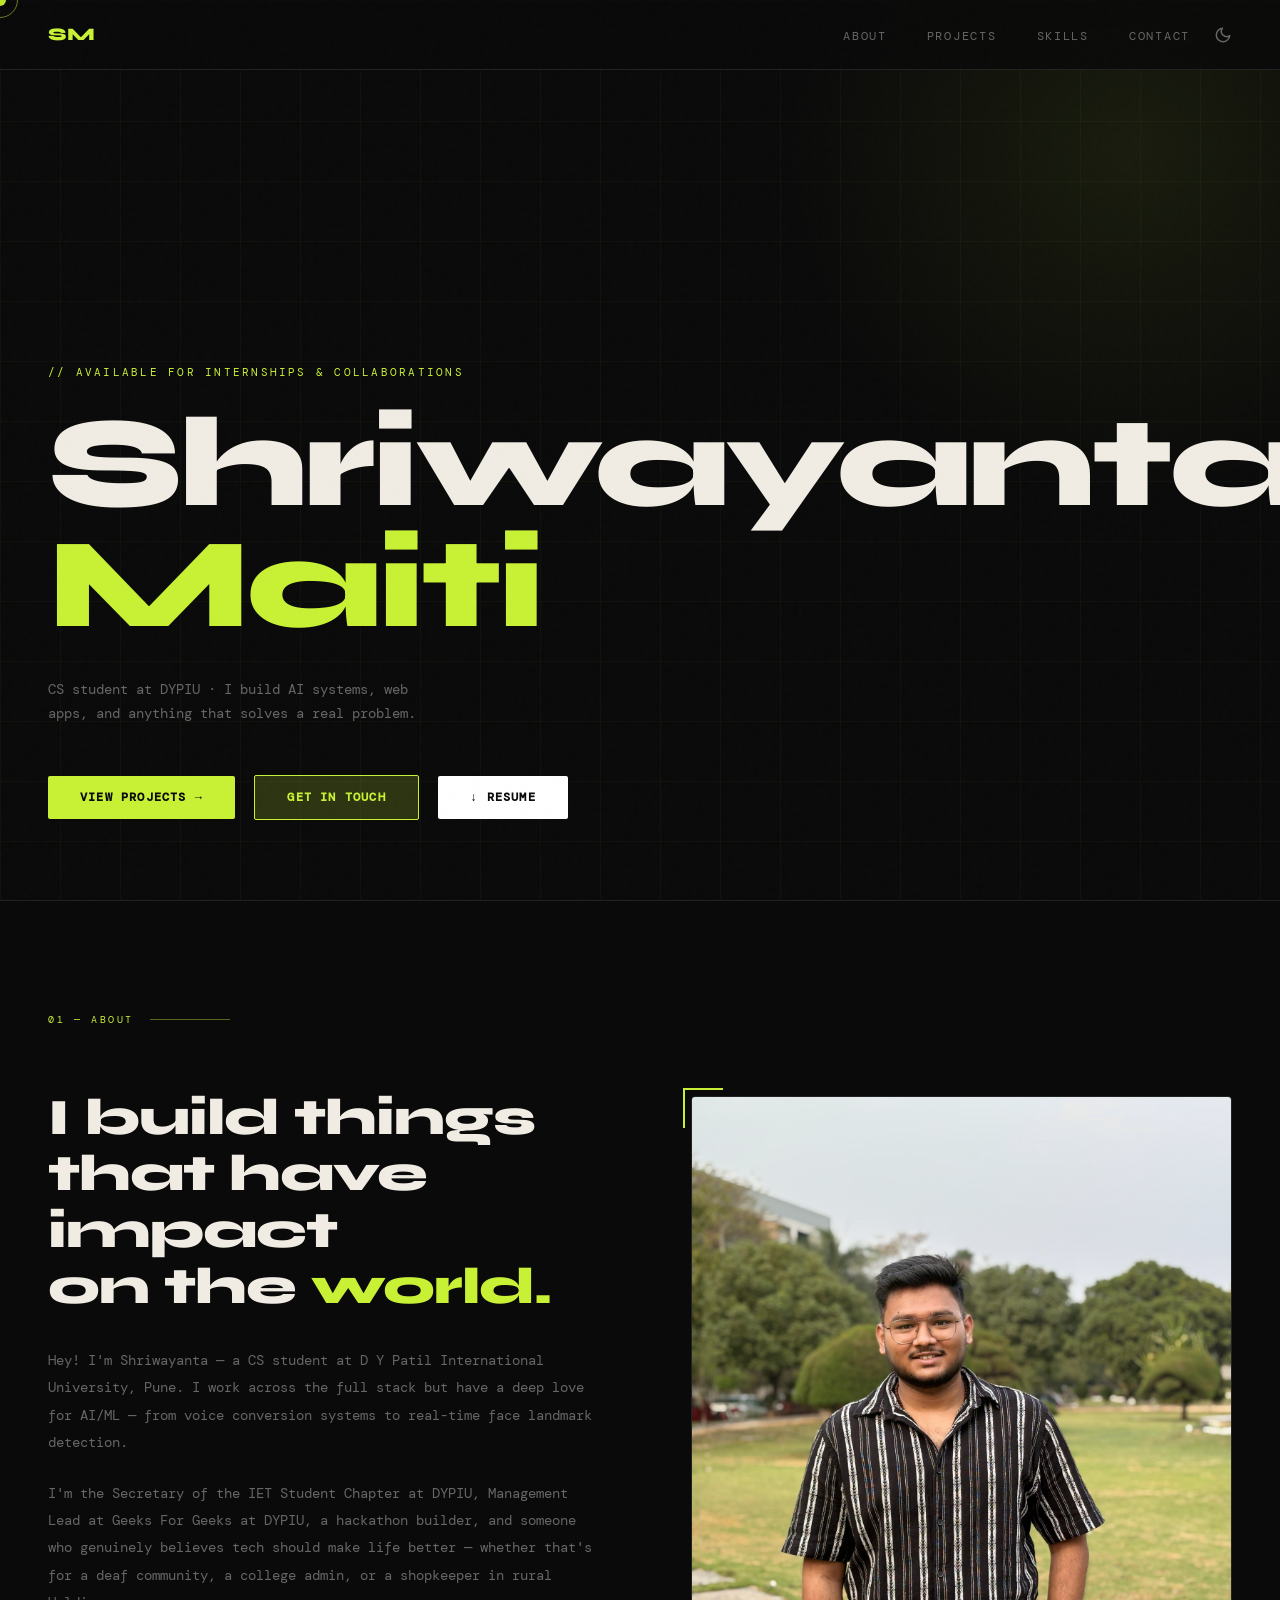
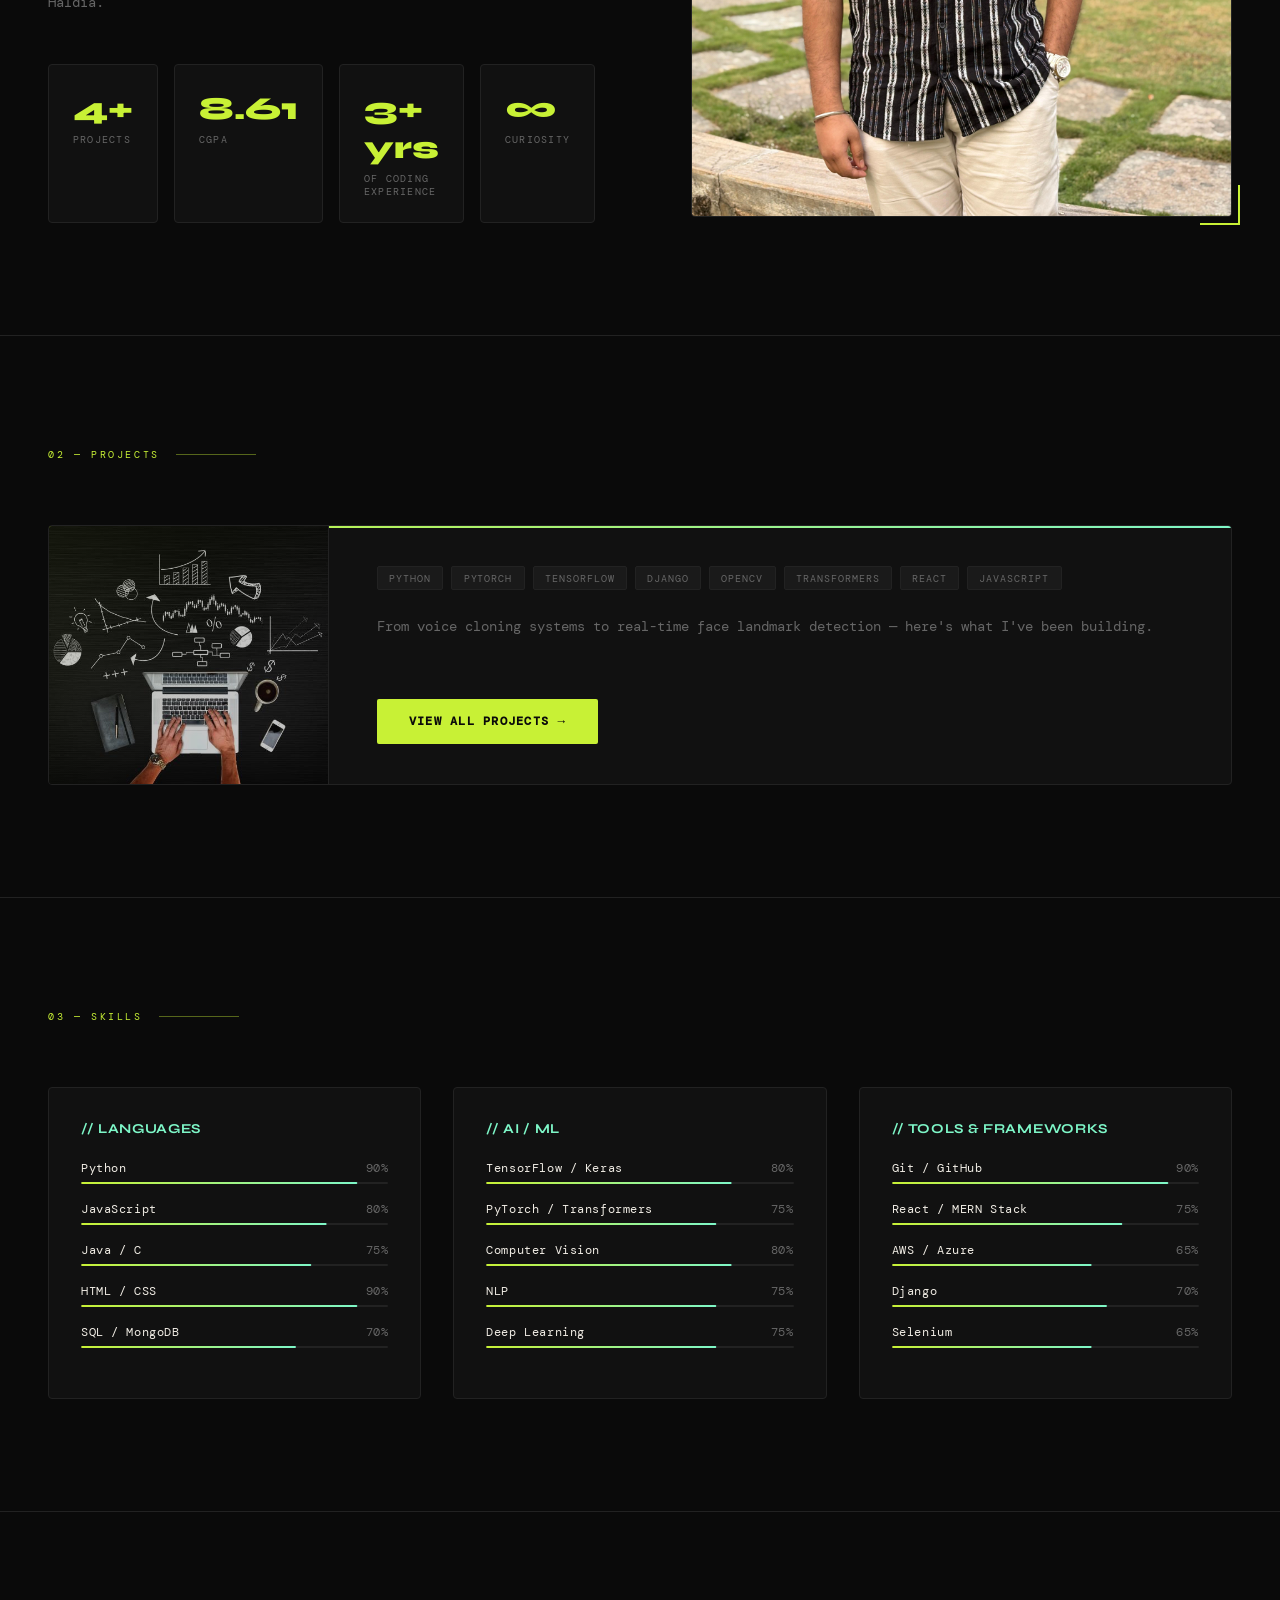
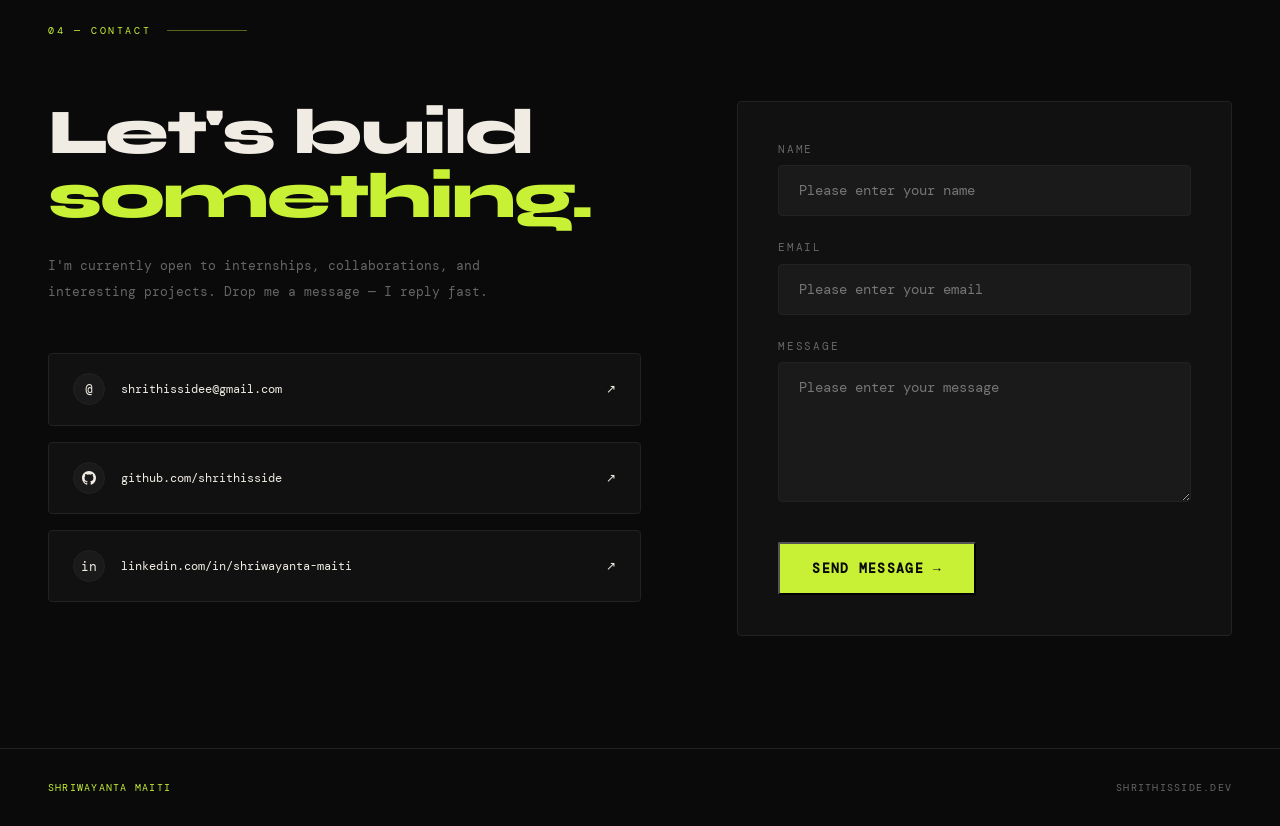
==== index.html @ b555edb6 "img update" ====
<!DOCTYPE html>
<html lang="en">
<head>
  <!-- Google tag (gtag.js) -->
  <script async src="https://www.googletagmanager.com/gtag/js?id=G-N91NMQWPED"></script>
  <script>
    window.dataLayer = window.dataLayer || [];
    function gtag(){dataLayer.push(arguments);}
    gtag('js', new Date());

    gtag('config', 'G-N91NMQWPED');
  </script>
  <meta charset="UTF-8" />
  <meta name="viewport" content="width=device-width, initial-scale=1.0" />
  
  <!-- Favicon -->
  <link rel="icon" type="image/x-icon" href="favicon.ico" />
  <link rel="icon" type="image/png" sizes="32x32" href="favicon-32x32.png" />
  <link rel="icon" type="image/png" sizes="16x16" href="favicon-16x16.png" />
  <link rel="apple-touch-icon" sizes="180x180" href="apple-touch-icon.png" />

  <!-- Primary SEO -->
  <title>Shriwayanta Maiti — CS Student & Developer</title>
  <meta name="description" content="Shriwayanta Maiti is a Computer Science student at DYPIU building AI systems, web apps, and real-world solutions. Explore my projects, skills, and get in touch." />
  <meta name="keywords" content="Shriwayanta Maiti, developer, CS student, AI, ML, web developer, software engineer, portfolio, DYPIU, voice conversion, sign language" />
  <meta name="author" content="Shriwayanta Maiti" />
  <meta name="robots" content="index, follow" />
  <link rel="canonical" href="https://shrithisside.dev" />

  <!-- Open Graph -->
  <meta property="og:title" content="Shriwayanta Maiti — CS Student & Developer" />
  <meta property="og:description" content="CS Student at DYPIU. Building AI systems, web apps, and anything that solves a real problem." />
  <meta property="og:url" content="https://shrithisside.dev" />
  <meta property="og:type" content="website" />

  <!-- Structured Data -->
  <script type="application/ld+json">
  {
    "@context": "https://schema.org",
    "@type": "Person",
    "name": "Shriwayanta Maiti",
    "url": "https://shrithisside.dev",
    "jobTitle": "Computer Science Student & Developer",
    "email": "shrithissidee@gmail.com",
    "telephone": "+918910944852",
    "alumniOf": "D Y Patil International University, Pune",
    "sameAs": [
      "https://github.com/shrithisside",
      "https://linkedin.com/in/shriwayanta-maiti"
    ]
  }
  </script>

  <!-- Fonts -->
  <link href="https://fonts.googleapis.com/css2?family=Syne:wght@400;600;700;800&family=DM+Mono:ital,wght@0,300;0,400;1,300&display=swap" rel="stylesheet" />

  <!-- Projects teaser styles -->
  <style>
    .projects-teaser {
      border: 1px solid var(--border);
      border-radius: 4px;
      background: var(--bg2);
      position: relative;
      overflow: hidden;
      display: grid;
      grid-template-columns: 280px 1fr;
      min-height: 260px;
    }
    .projects-teaser::before {
      content: '';
      position: absolute;
      top: 0; left: 0; right: 0;
      height: 2px;
      background: linear-gradient(90deg, var(--accent), var(--accent2));
    }
    /* Left panel — big number */
    .projects-teaser-left {
      border-right: 1px solid var(--border);
      display: flex;
      align-items: center;
      justify-content: center;
      position: relative;
      overflow: hidden;
      background: var(--bg3);
    }
    .projects-teaser-left::after {
      content: '';
      position: absolute;
      inset: 0;
      background: linear-gradient(135deg, rgba(200,241,53,0.05), transparent 70%);
    }
    .projects-github-logo {
      width: clamp(80px, 12vw, 130px);
      height: clamp(80px, 12vw, 130px);
      color: var(--accent);
      opacity: 0.25;
      z-index: 1;
    }
    /* Right panel — content */
    .projects-teaser-right {
      padding: 2.5rem 3rem;
      display: flex;
      flex-direction: column;
      justify-content: space-between;
      gap: 1.5rem;
    }
    .projects-tag-cloud {
      display: flex;
      flex-wrap: wrap;
      gap: 0.5rem;
    }
    .projects-teaser-text {
      font-size: 0.85rem;
      color: var(--muted);
      line-height: 1.9;
      font-family: 'DM Mono', monospace;
      flex: 1;
    }
    .projects-btn {
      align-self: flex-start;
      font-size: 0.78rem;
      padding: 0.9rem 2rem;
    }
    @media (max-width: 640px) {
      .projects-teaser { grid-template-columns: 1fr; }
      .projects-teaser-left { min-height: 120px; border-right: none; border-bottom: 1px solid var(--border); }
      .projects-teaser-right { padding: 2rem; }
    }
  </style>

  <!-- Stylesheet -->
  <link rel="stylesheet" href="style.css" />

  <!-- Theme Script (to avoid FOUC) -->
  <script>
    const savedTheme = localStorage.getItem('theme');
    if (savedTheme) {
      document.documentElement.setAttribute('data-theme', savedTheme);
    }
  </script>
</head>
<body>

  <div class="cursor" id="cursor"></div>
  <div class="cursor-ring" id="cursorRing"></div>

  <!-- NAV -->
  <nav>
    <div class="nav-logo">SM</div>
    <div class="nav-controls">
      <ul class="nav-links">
        <li><a href="#about">About</a></li>
        <li><a href="#projects">Projects</a></li>
        <li><a href="#skills">Skills</a></li>
        <li><a href="#contact">Contact</a></li>
      </ul>
      <button id="themeToggle" class="theme-toggle" aria-label="Toggle Theme">
        <svg class="sun-icon" viewBox="0 0 24 24" fill="none" stroke="currentColor" stroke-width="2" stroke-linecap="round" stroke-linejoin="round"><circle cx="12" cy="12" r="5"></circle><line x1="12" y1="1" x2="12" y2="3"></line><line x1="12" y1="21" x2="12" y2="23"></line><line x1="4.22" y1="4.22" x2="5.64" y2="5.64"></line><line x1="18.36" y1="18.36" x2="19.78" y2="19.78"></line><line x1="1" y1="12" x2="3" y2="12"></line><line x1="21" y1="12" x2="23" y2="12"></line><line x1="4.22" y1="19.78" x2="5.64" y2="18.36"></line><line x1="18.36" y1="5.64" x2="19.78" y2="4.22"></line></svg>
        <svg class="moon-icon" viewBox="0 0 24 24" fill="none" stroke="currentColor" stroke-width="2" stroke-linecap="round" stroke-linejoin="round"><path d="M21 12.79A9 9 0 1 1 11.21 3 7 7 0 0 0 21 12.79z"></path></svg>
      </button>
    </div>
  </nav>

  <!-- HERO -->
  <section class="hero" id="home">
    <div class="hero-grid"></div>
    <div class="hero-blob"></div>
    <p class="hero-tag">// available for internships & collaborations</p>
    <h1 class="hero-name">Shriwayanta<br /><span>Maiti</span></h1>
    <p class="hero-sub">CS student at DYPIU · I build AI systems, web apps, and anything that solves a real problem.</p>
    <div class="hero-cta">
      <a href="#projects" class="btn btn-primary">View Projects →</a>
      <a href="#contact" class="btn btn-primary" style="background: rgba(200,241,53,0.18); color: var(--accent); border: 1px solid var(--accent);">Get in Touch</a>
      <a href="Shriwayanta_Maiti_resume.pdf" download="Shriwayanta_Maiti_resume.pdf" class="btn btn-primary" style="background: #ffffff; color: #0a0a0a;">↓ Resume</a>
    </div>
    <div class="hero-scroll">
    </div>
  </section>

  <!-- ABOUT -->
  <section id="about">
    <p class="section-label reveal">01 — About</p>
    <div class="about-grid">
      <div>
        <h2 class="about-heading reveal">I build things<br />that have impact<br />on the <em>world.</em></h2>
        <p class="about-text reveal">Hey! I'm Shriwayanta — a CS student at D Y Patil International University, Pune. I work across the full stack but have a deep love for AI/ML — from voice conversion systems to real-time face landmark detection.</p>
        <p class="about-text reveal">I'm the Secretary of the IET Student Chapter at DYPIU, Management Lead at Geeks For Geeks at DYPIU, a hackathon builder, and someone who genuinely believes tech should make life better — whether that's for a deaf community, a college admin, or a shopkeeper in rural Haldia.</p>
        <div class="about-stats reveal">
          <div class="stat">
            <div class="stat-num">4+</div>
            <div class="stat-label">Projects</div>
          </div>
          <div class="stat">
            <div class="stat-num">8.61</div>
            <div class="stat-label">CGPA</div>
          </div>
          <div class="stat">
            <div class="stat-num">3+ yrs</div>
            <div class="stat-label">of coding Experience</div>
          </div>
          <div class="stat">
            <div class="stat-num">∞</div>
            <div class="stat-label">Curiosity</div>
          </div>
        </div>
      </div>
      <div class="about-img-wrap reveal">
        <div class="about-corner tl"></div>
        <div class="about-img-box">
          <img src="myphoto.jpeg" alt="Shriwayanta Maiti" style="width:100%;height:100%;object-fit:cover;" />
        </div>
        <div class="about-corner br"></div>
      </div>
    </div>
  </section>

  <!-- PROJECTS -->
  <section id="projects">
    <p class="section-label reveal">02 — Projects</p>
    <div class="projects-cta-wrap reveal">
      <div class="projects-teaser">
        <div class="projects-teaser-left">
          <img src="branding-project.jpg" alt="Branding Project" style="width:100%;height:100%;object-fit:cover;position:absolute;inset:0;opacity:0.75;" />
        </div>
        <div class="projects-teaser-right">
          <div class="projects-tag-cloud">
            <span class="tag">Python</span>
            <span class="tag">PyTorch</span>
            <span class="tag">TensorFlow</span>
            <span class="tag">Django</span>
            <span class="tag">OpenCV</span>
            <span class="tag">Transformers</span>
            <span class="tag">React</span>
            <span class="tag">JavaScript</span>
          </div>
          <p class="projects-teaser-text">From voice cloning systems to real-time face landmark detection — here's what I've been building.</p>
          <a href="projects.html" class="btn btn-primary projects-btn">View All Projects →</a>
        </div>
      </div>
    </div>
  </section>

  <!-- SKILLS -->
  <section id="skills">
    <p class="section-label reveal">03 — Skills</p>
    <div class="skills-grid">

      <div class="skill-group reveal">
        <p class="skill-group-title">// Languages</p>
        <div class="skill-item">
          <div class="skill-row"><span>Python</span><span class="skill-pct">90%</span></div>
          <div class="skill-bar"><div class="skill-fill" style="--w:0.90"></div></div>
        </div>
        <div class="skill-item">
          <div class="skill-row"><span>JavaScript</span><span class="skill-pct">80%</span></div>
          <div class="skill-bar"><div class="skill-fill" style="--w:0.80"></div></div>
        </div>
        <div class="skill-item">
          <div class="skill-row"><span>Java / C</span><span class="skill-pct">75%</span></div>
          <div class="skill-bar"><div class="skill-fill" style="--w:0.75"></div></div>
        </div>
        <div class="skill-item">
          <div class="skill-row"><span>HTML / CSS</span><span class="skill-pct">90%</span></div>
          <div class="skill-bar"><div class="skill-fill" style="--w:0.90"></div></div>
        </div>
        <div class="skill-item">
          <div class="skill-row"><span>SQL / MongoDB</span><span class="skill-pct">70%</span></div>
          <div class="skill-bar"><div class="skill-fill" style="--w:0.70"></div></div>
        </div>
      </div>

      <div class="skill-group reveal">
        <p class="skill-group-title">// AI / ML</p>
        <div class="skill-item">
          <div class="skill-row"><span>TensorFlow / Keras</span><span class="skill-pct">80%</span></div>
          <div class="skill-bar"><div class="skill-fill" style="--w:0.80"></div></div>
        </div>
        <div class="skill-item">
          <div class="skill-row"><span>PyTorch / Transformers</span><span class="skill-pct">75%</span></div>
          <div class="skill-bar"><div class="skill-fill" style="--w:0.75"></div></div>
        </div>
        <div class="skill-item">
          <div class="skill-row"><span>Computer Vision</span><span class="skill-pct">80%</span></div>
          <div class="skill-bar"><div class="skill-fill" style="--w:0.80"></div></div>
        </div>
        <div class="skill-item">
          <div class="skill-row"><span>NLP</span><span class="skill-pct">75%</span></div>
          <div class="skill-bar"><div class="skill-fill" style="--w:0.75"></div></div>
        </div>
        <div class="skill-item">
          <div class="skill-row"><span>Deep Learning</span><span class="skill-pct">75%</span></div>
          <div class="skill-bar"><div class="skill-fill" style="--w:0.75"></div></div>
        </div>
      </div>

      <div class="skill-group reveal">
        <p class="skill-group-title">// Tools & Frameworks</p>
        <div class="skill-item">
          <div class="skill-row"><span>Git / GitHub</span><span class="skill-pct">90%</span></div>
          <div class="skill-bar"><div class="skill-fill" style="--w:0.90"></div></div>
        </div>
        <div class="skill-item">
          <div class="skill-row"><span>React / MERN Stack</span><span class="skill-pct">75%</span></div>
          <div class="skill-bar"><div class="skill-fill" style="--w:0.75"></div></div>
        </div>
        <div class="skill-item">
          <div class="skill-row"><span>AWS / Azure</span><span class="skill-pct">65%</span></div>
          <div class="skill-bar"><div class="skill-fill" style="--w:0.65"></div></div>
        </div>
        <div class="skill-item">
          <div class="skill-row"><span>Django</span><span class="skill-pct">70%</span></div>
          <div class="skill-bar"><div class="skill-fill" style="--w:0.70"></div></div>
        </div>
        <div class="skill-item">
          <div class="skill-row"><span>Selenium</span><span class="skill-pct">65%</span></div>
          <div class="skill-bar"><div class="skill-fill" style="--w:0.65"></div></div>
        </div>
      </div>

    </div>
  </section>

  <!-- CONTACT -->
  <section id="contact">
    <p class="section-label reveal">04 — Contact</p>
    <div class="contact-grid">
      <div class="contact-info">
        <h2 class="contact-heading reveal">Let's build<br /><span>something.</span></h2>
      <p class="contact-sub reveal">I'm currently open to internships, collaborations, and interesting projects. Drop me a message — I reply fast.</p>
      <div class="contact-links reveal">
        <a href="mailto:shrithissidee@gmail.com" class="contact-link">
          <div class="contact-link-left">
            <div class="contact-icon">@</div>
            <span>shrithissidee@gmail.com</span>
          </div>
          <span>↗</span>
        </a>
        <a href="https://github.com/shrithisside" target="_blank" rel="noopener noreferrer" class="contact-link">
          <div class="contact-link-left">
            <div class="contact-icon">
              <svg width="14" height="14" fill="currentColor" viewBox="0 0 24 24">
                <path d="M12 0C5.37 0 0 5.37 0 12c0 5.3 3.438 9.8 8.205 11.385.6.113.82-.258.82-.577 0-.285-.01-1.04-.015-2.04-3.338.724-4.042-1.61-4.042-1.61C4.422 18.07 3.633 17.7 3.633 17.7c-1.087-.744.084-.729.084-.729 1.205.084 1.838 1.236 1.838 1.236 1.07 1.835 2.809 1.305 3.495.998.108-.776.417-1.305.76-1.605-2.665-.3-5.466-1.332-5.466-5.93 0-1.31.465-2.38 1.235-3.22-.135-.303-.54-1.523.105-3.176 0 0 1.005-.322 3.3 1.23.96-.267 1.98-.399 3-.405 1.02.006 2.04.138 3 .405 2.28-1.552 3.285-1.23 3.285-1.23.645 1.653.24 2.873.12 3.176.765.84 1.23 1.91 1.23 3.22 0 4.61-2.805 5.625-5.475 5.92.42.36.81 1.096.81 2.22 0 1.606-.015 2.896-.015 3.286 0 .315.21.69.825.57C20.565 21.795 24 17.295 24 12c0-6.63-5.37-12-12-12"/>
              </svg>
            </div>
            <span>github.com/shrithisside</span>
          </div>
          <span>↗</span>
        </a>
        <a href="https://linkedin.com/in/shriwayanta-maiti" target="_blank" rel="noopener noreferrer" class="contact-link">
          <div class="contact-link-left">
            <div class="contact-icon">in</div>
            <span>linkedin.com/in/shriwayanta-maiti</span>
          </div>
          <span>↗</span>
        </a>
        
      </div>
      </div>
      
      <!-- Contact Form -->
      <form class="contact-form reveal" action="https://api.web3forms.com/submit" method="POST">
        <input type="hidden" name="access_key" value="6bdb10e0-ca3a-4355-a2a0-f5a1bbd31b4c">
        <div class="form-group">
          <label for="name">Name</label>
          <input type="text" id="name" name="name" required placeholder="Please enter your name">
        </div>
        <div class="form-group">
          <label for="email">Email</label>
          <input type="email" id="email" name="email" required placeholder="Please enter your email">
        </div>
        <div class="form-group">
          <label for="message">Message</label>
          <textarea id="message" name="message" required placeholder="Please enter your message"></textarea>
        </div>
        
        <!-- Honeypot for Spam Protection -->
        <input type="checkbox" name="botcheck" class="hidden" style="display: none;">
        
        <button type="submit" class="btn btn-primary contact-submit">Send Message →</button>
      </form>
    </div>
  </section>

  <footer>
    <span>Shriwayanta Maiti</span>
    <!--<p>Designed & built with <span>♥</span> — 2026</p> -->
    <p>shrithisside.dev</p>
  </footer>

  <!-- Script -->
  <script src="script.js"></script>

</body>
</html>
---- style.css ----
*, *::before, *::after { margin: 0; padding: 0; box-sizing: border-box; }

:root {
  --bg: #0a0a0a;
  --bg2: #111111;
  --bg3: #1a1a1a;
  --accent: #c8f135;
  --accent2: #7ef7c8;
  --text: #f0ece4;
  --muted: #666;
  --border: #222;
}

[data-theme="light"] {
  --bg: #f8f9fa;
  --bg2: #ffffff;
  --bg3: #f1f3f5;
  --accent: #6ca100;
  --accent2: #1c8b5e;
  --text: #0a0a0a;
  --muted: #4a4a4a;
  --border: #cccccc;
}

html { scroll-behavior: smooth; }

body {
  background: var(--bg);
  color: var(--text);
  font-family: 'DM Mono', monospace;
  overflow-x: hidden;
  cursor: none;
}

/* Custom cursor */
.cursor {
  width: 12px; height: 12px;
  background: var(--accent);
  border-radius: 50%;
  position: fixed;
  pointer-events: none;
  z-index: 9999;
  transform: translate(-50%, -50%);
  transition: transform 0.1s, width 0.2s, height 0.2s, background 0.2s;
  mix-blend-mode: difference;
}
.cursor-ring {
  width: 36px; height: 36px;
  border: 1px solid var(--accent);
  border-radius: 50%;
  position: fixed;
  pointer-events: none;
  z-index: 9998;
  transform: translate(-50%, -50%);
  transition: all 0.12s ease;
  opacity: 0.5;
}

/* Hide custom cursor on touch devices */
@media (hover: none) and (pointer: coarse) {
  .cursor, .cursor-ring { display: none; }
  body { cursor: auto; }
  .btn, .project-card { cursor: pointer; }
}

/* Noise overlay */
body::before {
  content: '';
  position: fixed;
  inset: 0;
  background-image: url("data:image/svg+xml,%3Csvg viewBox='0 0 200 200' xmlns='http://www.w3.org/2000/svg'%3E%3Cfilter id='n'%3E%3CfeTurbulence type='fractalNoise' baseFrequency='0.9' numOctaves='4' stitchTiles='stitch'/%3E%3C/filter%3E%3Crect width='100%25' height='100%25' filter='url(%23n)' opacity='0.04'/%3E%3C/svg%3E");
  pointer-events: none;
  z-index: 1000;
  opacity: 0.4;
}

/* ── NAV ─────────────────────────────────────────────────── */
nav {
  position: fixed; top: 0; left: 0; right: 0;
  z-index: 100;
  display: flex;
  justify-content: space-between;
  align-items: center;
  padding: 1.5rem 3rem;
  border-bottom: 1px solid var(--border);
  background: rgba(10,10,10,0.85);
  backdrop-filter: blur(12px);
}

.nav-logo {
  font-family: 'Syne', sans-serif;
  font-weight: 800;
  font-size: 1.1rem;
  letter-spacing: -0.02em;
  color: var(--accent);
}

.nav-controls {
  display: flex;
  align-items: center;
  gap: 1.5rem;
}

.nav-links {
  display: flex;
  gap: 2.5rem;
  list-style: none;
}

.nav-links a {
  font-size: 0.72rem;
  letter-spacing: 0.15em;
  text-transform: uppercase;
  color: var(--muted);
  text-decoration: none;
  transition: color 0.2s;
}

.nav-links a:hover { color: var(--accent); }

.theme-toggle {
  background: transparent;
  border: none;
  color: var(--muted);
  font-size: 1.2rem;
  cursor: none;
  display: flex;
  align-items: center;
  justify-content: center;
  transition: color 0.2s;
  padding: 0;
}

.theme-toggle:hover {
  color: var(--accent);
}

.theme-toggle svg {
  width: 18px;
  height: 18px;
}

.sun-icon { display: none; }
.moon-icon { display: block; }

[data-theme="light"] .sun-icon { display: block; }
[data-theme="light"] .moon-icon { display: none; }

/* ── HERO ─────────────────────────────────────────────────── */
.hero {
  min-height: 100vh;
  display: flex;
  flex-direction: column;
  justify-content: flex-end;
  padding: 0 3rem 5rem;
  position: relative;
  overflow: hidden;
}

.hero-grid {
  position: absolute;
  inset: 0;
  background-image:
    linear-gradient(rgba(200,241,53,0.03) 1px, transparent 1px),
    linear-gradient(90deg, rgba(200,241,53,0.03) 1px, transparent 1px);
  background-size: 60px 60px;
  pointer-events: none;
}

.hero-blob {
  position: absolute;
  top: -200px; right: -200px;
  width: 700px; height: 700px;
  background: radial-gradient(circle, rgba(200,241,53,0.08) 0%, transparent 70%);
  border-radius: 50%;
  animation: blob 8s ease-in-out infinite;
  pointer-events: none;
}

@keyframes blob {
  0%, 100% { transform: translate(0,0) scale(1); }
  50% { transform: translate(-40px, 40px) scale(1.05); }
}

.hero-tag {
  font-size: 0.7rem;
  letter-spacing: 0.2em;
  text-transform: uppercase;
  color: var(--accent);
  margin-bottom: 1.5rem;
  opacity: 0;
  animation: fadeUp 0.8s 0.2s forwards;
}

.hero-name {
  font-family: 'Syne', sans-serif;
  font-size: clamp(2.2rem, 10vw, 8rem);
  font-weight: 800;
  line-height: 0.95;
  letter-spacing: -0.03em;
  opacity: 0;
  animation: fadeUp 0.8s 0.4s forwards;
  display: block;
  max-width: 100%;
  word-break: keep-all;
  overflow-wrap: normal;
  hyphens: none;
}

.hero-name span {
  color: var(--accent);
  display: block;
}

.hero-sub {
  font-size: 0.85rem;
  color: var(--muted);
  margin-top: 2rem;
  max-width: 400px;
  line-height: 1.8;
  opacity: 0;
  animation: fadeUp 0.8s 0.6s forwards;
}

.hero-cta {
  margin-top: 3rem;
  display: flex;
  gap: 1.2rem;
  align-items: center;
  flex-wrap: wrap;
  opacity: 0;
  animation: fadeUp 0.8s 0.8s forwards;
}

.btn {
  display: inline-flex;
  align-items: center;
  gap: 0.5rem;
  padding: 0.85rem 2rem;
  font-family: 'DM Mono', monospace;
  font-size: 0.75rem;
  letter-spacing: 0.1em;
  text-transform: uppercase;
  text-decoration: none;
  border-radius: 2px;
  transition: all 0.2s;
  cursor: none;
}

.btn-primary {
  background: var(--accent);
  color: #0a0a0a;
  font-weight: 600;
}

.btn-primary:hover {
  background: #d4f550;
  transform: translateY(-2px);
  box-shadow: 0 8px 24px rgba(200,241,53,0.25);
}

.btn-ghost {
  border: 1px solid var(--border);
  color: var(--muted);
}

.btn-ghost:hover {
  border-color: var(--accent);
  color: var(--accent);
  transform: translateY(-2px);
}

.hero-scroll {
  position: absolute;
  right: 3rem; bottom: 5rem;
  display: flex;
  flex-direction: column;
  align-items: center;
  gap: 0.5rem;
  color: var(--muted);
  font-size: 0.65rem;
  letter-spacing: 0.15em;
  text-transform: uppercase;
  opacity: 0;
  animation: fadeUp 0.8s 1.2s forwards;
}

.scroll-line {
  width: 1px;
  height: 50px;
  background: linear-gradient(to bottom, var(--accent), transparent);
  animation: scrollPulse 2s ease-in-out infinite;
}

@keyframes scrollPulse {
  0%, 100% { opacity: 1; transform: scaleY(1); }
  50% { opacity: 0.4; transform: scaleY(0.7); }
}

@keyframes fadeUp {
  from { opacity: 0; transform: translateY(30px); }
  to { opacity: 1; transform: translateY(0); }
}

/* ── SECTIONS ─────────────────────────────────────────────── */
section {
  padding: 7rem 3rem;
  border-top: 1px solid var(--border);
}

.section-label {
  font-size: 0.65rem;
  letter-spacing: 0.25em;
  text-transform: uppercase;
  color: var(--accent);
  margin-bottom: 4rem;
  display: flex;
  align-items: center;
  gap: 1rem;
}

.section-label::after {
  content: '';
  flex: 1;
  max-width: 80px;
  height: 1px;
  background: var(--accent);
  opacity: 0.4;
}

/* ── ABOUT ────────────────────────────────────────────────── */
.about-grid {
  display: grid;
  grid-template-columns: 1fr 1fr;
  gap: 6rem;
  align-items: center;
}

.about-heading {
  font-family: 'Syne', sans-serif;
  font-size: clamp(2rem, 4vw, 3.5rem);
  font-weight: 800;
  line-height: 1.1;
  letter-spacing: -0.02em;
  margin-bottom: 2rem;
}

.about-heading em {
  font-style: normal;
  color: var(--accent);
}

.about-text {
  color: var(--muted);
  line-height: 2;
  font-size: 0.85rem;
  margin-bottom: 1.5rem;
}

.about-stats {
  display: grid;
  grid-template-columns: repeat(4, 1fr);
  gap: 1rem;
  margin-top: 3rem;
}

.stat {
  border: 1px solid var(--border);
  padding: 1.5rem;
  border-radius: 4px;
  background: var(--bg2);
  transition: border-color 0.2s, transform 0.2s;
}

.stat:hover {
  border-color: var(--accent);
  transform: translateY(-3px);
}

.stat-num {
  font-family: 'Syne', sans-serif;
  font-size: 2rem;
  font-weight: 800;
  color: var(--accent);
}

.stat-label {
  font-size: 0.65rem;
  letter-spacing: 0.12em;
  text-transform: uppercase;
  color: var(--muted);
  margin-top: 0.3rem;
}

.about-img-wrap { position: relative; }

.about-img-box {
  width: 100%;
  aspect-ratio: 3/4;
  background: var(--bg3);
  border-radius: 4px;
  border: 1px solid var(--border);
  display: flex;
  align-items: center;
  justify-content: center;
  font-size: 0.7rem;
  letter-spacing: 0.1em;
  color: var(--muted);
  text-transform: uppercase;
  position: relative;
  overflow: hidden;
}

.about-img-box::before {
  content: '';
  position: absolute;
  inset: 0;
  background: linear-gradient(135deg, rgba(200,241,53,0.05), transparent 60%);
}

.about-corner {
  position: absolute;
  width: 40px; height: 40px;
  border-color: var(--accent);
  border-style: solid;
}

.about-corner.tl { top: -8px; left: -8px; border-width: 2px 0 0 2px; }
.about-corner.br { bottom: -8px; right: -8px; border-width: 0 2px 2px 0; }

/* ── PROJECTS ─────────────────────────────────────────────── */
.projects-grid {
  display: grid;
  grid-template-columns: repeat(auto-fill, minmax(340px, 1fr));
  gap: 1.5rem;
}

.project-card {
  border: 1px solid var(--border);
  border-radius: 4px;
  padding: 2rem;
  background: var(--bg2);
  transition: all 0.3s;
  position: relative;
  overflow: hidden;
  cursor: none;
}

.project-card::before {
  content: '';
  position: absolute;
  top: 0; left: 0; right: 0;
  height: 2px;
  background: var(--accent);
  transform: scaleX(0);
  transform-origin: left;
  transition: transform 0.3s;
}

.project-card:hover {
  border-color: #333;
  transform: translateY(-4px);
  box-shadow: 0 16px 40px rgba(0,0,0,0.4);
}

.project-card:hover::before { transform: scaleX(1); }

.project-num {
  font-size: 0.65rem;
  letter-spacing: 0.2em;
  color: var(--accent);
  margin-bottom: 1.2rem;
  opacity: 0.7;
}

.project-title {
  font-family: 'Syne', sans-serif;
  font-size: 1.3rem;
  font-weight: 700;
  margin-bottom: 0.8rem;
  letter-spacing: -0.01em;
}

.project-desc {
  font-size: 0.78rem;
  color: var(--muted);
  line-height: 1.9;
  margin-bottom: 1.5rem;
}

.project-tags {
  display: flex;
  flex-wrap: wrap;
  gap: 0.5rem;
  margin-bottom: 1.5rem;
}

.tag {
  font-size: 0.62rem;
  letter-spacing: 0.1em;
  text-transform: uppercase;
  padding: 0.3rem 0.7rem;
  border-radius: 2px;
  background: var(--bg3);
  border: 1px solid var(--border);
  color: var(--muted);
}

.project-link {
  font-size: 0.7rem;
  letter-spacing: 0.12em;
  text-transform: uppercase;
  color: var(--accent);
  text-decoration: none;
  display: inline-flex;
  align-items: center;
  gap: 0.4rem;
  transition: gap 0.2s;
}

.project-link:hover { gap: 0.7rem; }

/* ── PROJECTS TEASER ──────────────────────────────────────── */
.projects-teaser {
  border: 1px solid var(--border);
  border-radius: 4px;
  background: var(--bg2);
  position: relative;
  overflow: hidden;
  display: grid;
  grid-template-columns: 280px 1fr;
  min-height: 260px;
}

.projects-teaser::before {
  content: '';
  position: absolute;
  top: 0; left: 0; right: 0;
  height: 2px;
  background: linear-gradient(90deg, var(--accent), var(--accent2));
}

.projects-teaser-left {
  border-right: 1px solid var(--border);
  display: flex;
  align-items: center;
  justify-content: center;
  position: relative;
  overflow: hidden;
  background: var(--bg3);
}

.projects-teaser-left::after {
  content: '';
  position: absolute;
  inset: 0;
  background: linear-gradient(135deg, rgba(200,241,53,0.05), transparent 70%);
}

.projects-github-logo {
  width: clamp(80px, 12vw, 130px);
  height: clamp(80px, 12vw, 130px);
  color: var(--accent);
  opacity: 0.25;
  z-index: 1;
}

.projects-teaser-right {
  padding: 2.5rem 3rem;
  display: flex;
  flex-direction: column;
  justify-content: space-between;
  gap: 1.5rem;
}

.projects-tag-cloud {
  display: flex;
  flex-wrap: wrap;
  gap: 0.5rem;
}

.projects-teaser-text {
  font-size: 0.85rem;
  color: var(--muted);
  line-height: 1.9;
  font-family: 'DM Mono', monospace;
  flex: 1;
}

.projects-btn {
  align-self: flex-start;
  font-size: 0.78rem;
  padding: 0.9rem 2rem;
}

/* ── SKILLS ────────────────────────────────────────────────── */
.skills-grid {
  display: grid;
  grid-template-columns: repeat(auto-fill, minmax(280px, 1fr));
  gap: 2rem;
}

.skill-group {
  border: 1px solid var(--border);
  border-radius: 4px;
  padding: 2rem;
  background: var(--bg2);
}

.skill-group-title {
  font-family: 'Syne', sans-serif;
  font-size: 0.85rem;
  font-weight: 700;
  letter-spacing: 0.05em;
  color: var(--accent2);
  margin-bottom: 1.5rem;
  text-transform: uppercase;
}

.skill-item { margin-bottom: 1.1rem; }

.skill-row {
  display: flex;
  justify-content: space-between;
  font-size: 0.72rem;
  margin-bottom: 0.4rem;
  color: var(--text);
  letter-spacing: 0.05em;
}

.skill-pct { color: var(--muted); }

.skill-bar {
  height: 2px;
  background: var(--border);
  border-radius: 1px;
  overflow: hidden;
}

.skill-fill {
  height: 100%;
  background: linear-gradient(90deg, var(--accent), var(--accent2));
  border-radius: 1px;
  transform: scaleX(0);
  transform-origin: left;
  transition: transform 1s cubic-bezier(0.16, 1, 0.3, 1);
}

/* ── CONTACT ─────────────────────────────────────────────── */
.contact-grid {
  display: grid;
  grid-template-columns: 1.2fr 1fr;
  gap: 6rem;
  align-items: start;
}

.contact-info { max-width: 600px; }

.contact-form {
  display: flex;
  flex-direction: column;
  gap: 1.5rem;
  background: var(--bg2);
  border: 1px solid var(--border);
  border-radius: 4px;
  padding: 2.5rem;
}

.form-group {
  display: flex;
  flex-direction: column;
  gap: 0.6rem;
}

.form-group label {
  font-size: 0.7rem;
  letter-spacing: 0.15em;
  text-transform: uppercase;
  color: var(--muted);
}

.form-group input,
.form-group textarea {
  width: 100%;
  background: var(--bg3);
  border: 1px solid var(--border);
  border-radius: 4px;
  padding: 1rem 1.2rem;
  color: var(--text);
  font-family: 'DM Mono', monospace;
  font-size: 0.85rem;
  transition: all 0.2s;
  cursor: none;
}

.form-group input:focus,
.form-group textarea:focus {
  outline: none;
  border-color: var(--accent);
  background: var(--bg2);
}

.form-group textarea {
  min-height: 140px;
  resize: vertical;
}

.contact-submit {
  align-self: flex-start;
  margin-top: 1rem;
  font-size: 0.8rem;
  padding: 1rem 2rem;
}

.contact-heading {
  font-family: 'Syne', sans-serif;
  font-size: clamp(2.5rem, 5vw, 5rem);
  font-weight: 800;
  line-height: 1;
  letter-spacing: -0.03em;
  margin-bottom: 1.5rem;
}

.contact-heading span { color: var(--accent); }

.contact-sub {
  font-size: 0.82rem;
  color: var(--muted);
  line-height: 2;
  margin-bottom: 3rem;
  max-width: 460px;
}

.contact-links {
  display: flex;
  flex-direction: column;
  gap: 1rem;
}

.contact-link {
  display: flex;
  align-items: center;
  justify-content: space-between;
  padding: 1.2rem 1.5rem;
  border: 1px solid var(--border);
  border-radius: 4px;
  text-decoration: none;
  color: var(--text);
  background: var(--bg2);
  transition: all 0.2s;
  font-size: 0.78rem;
}

.contact-link:hover {
  border-color: var(--accent);
  color: var(--accent);
  transform: translateX(6px);
}

.contact-link-left {
  display: flex;
  align-items: center;
  gap: 1rem;
  overflow: hidden;
  min-width: 0;
}

.contact-link-left span {
  white-space: nowrap;
  overflow: hidden;
  text-overflow: ellipsis;
}

.contact-icon {
  width: 32px; height: 32px;
  min-width: 32px;
  border-radius: 50%;
  background: var(--bg3);
  border: 1px solid var(--border);
  display: flex;
  align-items: center;
  justify-content: center;
  font-size: 0.8rem;
}

/* ── FOOTER ──────────────────────────────────────────────── */
footer {
  border-top: 1px solid var(--border);
  padding: 2rem 3rem;
  display: flex;
  justify-content: space-between;
  align-items: center;
  font-size: 0.65rem;
  letter-spacing: 0.12em;
  color: var(--muted);
  text-transform: uppercase;
}

footer span { color: var(--accent); }

/* ── SCROLL REVEAL ───────────────────────────────────────── */
.reveal {
  opacity: 0;
  transform: translateY(40px);
  transition: opacity 0.7s ease, transform 0.7s ease;
}

.reveal.visible {
  opacity: 1;
  transform: translateY(0);
}

/* ════════════════════════════════════════════════════════════
   RESPONSIVE — TABLET  (≤ 900px)
════════════════════════════════════════════════════════════ */
@media (max-width: 900px) {
  .about-stats {
    grid-template-columns: repeat(2, 1fr);
  }
  
  .contact-grid {
    grid-template-columns: 1fr;
    gap: 4rem;
  }
}

/* ════════════════════════════════════════════════════════════
   RESPONSIVE — MOBILE  (≤ 768px)
════════════════════════════════════════════════════════════ */
@media (max-width: 768px) {

  /* NAV */
  nav {
    padding: 1rem 1.25rem;
    flex-wrap: nowrap;
  }

  .nav-controls {
    gap: 0.8rem;
    flex-wrap: nowrap;
  }

  .nav-links {
    gap: 0.8rem;
    flex-wrap: nowrap;
    justify-content: flex-end;
  }

  .nav-links a {
    font-size: 0.68rem;
  }

  /* HERO */
  .hero {
    min-height: 100svh;
    padding: 8rem 1.5rem 4rem;
    justify-content: flex-end;
  }

  .hero-blob {
    width: 400px;
    height: 400px;
    top: -100px;
    right: -150px;
  }

  .hero-tag {
    font-size: 0.62rem;
  }

  /* ↓ THE FIX: fluid vw scaling + no wrapping within each line */
  .hero-name {
    font-size: clamp(1rem, 8.5vw, 4rem);
    line-height: 1.0;
    white-space: nowrap;       /* prevents "a" orphan — each <br>-separated word stays whole */
    word-break: keep-all;
    overflow-wrap: normal;
    hyphens: none;
  }

  .hero-sub {
    font-size: 0.82rem;
    max-width: 100%;
    margin-top: 1.5rem;
  }

  .hero-cta {
    flex-direction: column;
    align-items: stretch;
    gap: 0.75rem;
    margin-top: 2rem;
  }

  .hero-cta .btn {
    width: 100%;
    justify-content: center;
    padding: 0.9rem 1.5rem;
  }

  /* Hide scroll indicator on mobile — saves space */
  .hero-scroll {
    display: none;
  }

  /* SECTIONS */
  section {
    padding: 4rem 1.5rem;
  }

  .section-label {
    font-size: 0.6rem;
    margin-bottom: 2.5rem;
  }

  /* ABOUT */
  .about-grid {
    grid-template-columns: 1fr;
    gap: 2.5rem;
  }

  /* Show image on mobile — move to top */
  .about-img-wrap {
    display: block;
    order: -1;
    max-width: 240px;
    margin: 0 auto;
  }

  .about-heading {
    font-size: clamp(1.9rem, 9vw, 3rem);
  }

  .about-text {
    font-size: 0.82rem;
  }

  .about-stats {
    grid-template-columns: repeat(2, 1fr);
    gap: 0.75rem;
    margin-top: 2rem;
  }

  .stat {
    padding: 1.1rem;
  }

  .stat-num {
    font-size: 1.6rem;
  }

  .stat-label {
    font-size: 0.6rem;
  }

  /* PROJECTS TEASER */
  .projects-teaser {
    grid-template-columns: 1fr;
    min-height: auto;
  }

  .projects-teaser-left {
    min-height: 100px;
    border-right: none;
    border-bottom: 1px solid var(--border);
  }

  .projects-github-logo {
    width: 64px;
    height: 64px;
  }

  .projects-teaser-right {
    padding: 1.75rem 1.5rem;
    gap: 1.25rem;
  }

  .projects-teaser-text {
    font-size: 0.8rem;
  }

  .projects-btn {
    align-self: stretch;
    text-align: center;
    justify-content: center;
    padding: 0.9rem 1.5rem;
  }

  .tag {
    font-size: 0.6rem;
    padding: 0.25rem 0.55rem;
  }

  /* PROJECTS GRID (projects.html) */
  .projects-grid {
    grid-template-columns: 1fr;
  }

  /* SKILLS */
  .skills-grid {
    grid-template-columns: 1fr;
    gap: 1.25rem;
  }

  .skill-group {
    padding: 1.5rem;
  }

  /* CONTACT */
  .contact-heading {
    font-size: clamp(2rem, 10vw, 3.5rem);
  }

  .contact-sub {
    font-size: 0.8rem;
    margin-bottom: 2rem;
  }

  .contact-link {
    padding: 1rem 1.1rem;
    font-size: 0.74rem;
  }

  /* FOOTER */
  footer {
    padding: 1.75rem 1.5rem;
    flex-direction: column;
    gap: 0.4rem;
    text-align: center;
  }
}

/* ════════════════════════════════════════════════════════════
   RESPONSIVE — SMALL MOBILE  (≤ 400px)
════════════════════════════════════════════════════════════ */
@media (max-width: 400px) {
  nav {
    flex-wrap: nowrap;
    padding: 1rem 0.8rem;
  }

  .nav-controls {
    flex-wrap: nowrap;
    justify-content: flex-end;
  }
  
  .nav-links {
    display: flex;
    width: auto;
    justify-content: flex-end;
    order: unset;
    margin-top: 0;
    gap: 0.5rem;
  }
  
  .nav-links a {
    font-size: 0.55rem;
  }

  /* Scales down further on very small screens, still no wrapping */
  .hero-name {
    font-size: clamp(1rem, 7.5vw, 2.8rem);
    white-space: nowrap;
  }

  .about-img-wrap {
    max-width: 200px;
  }

  .contact-link-left span {
    max-width: 160px;
  }
}
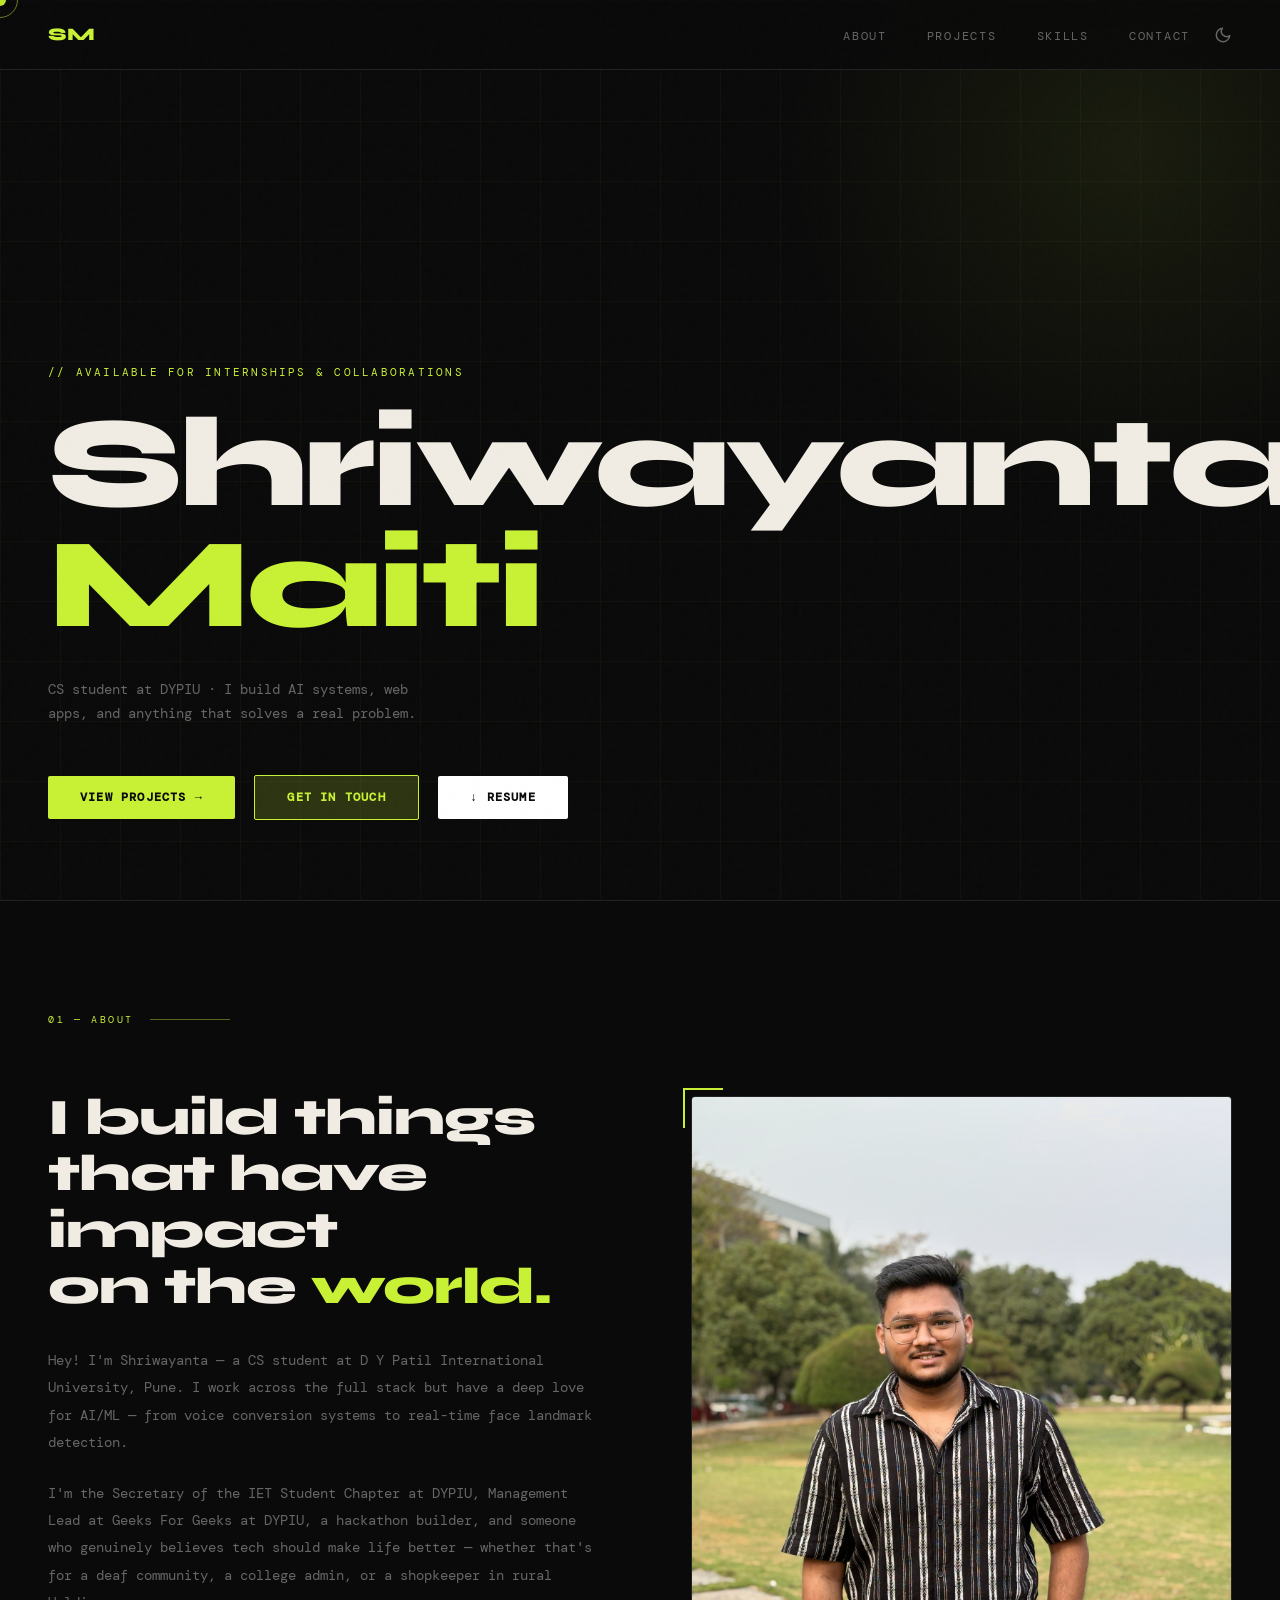
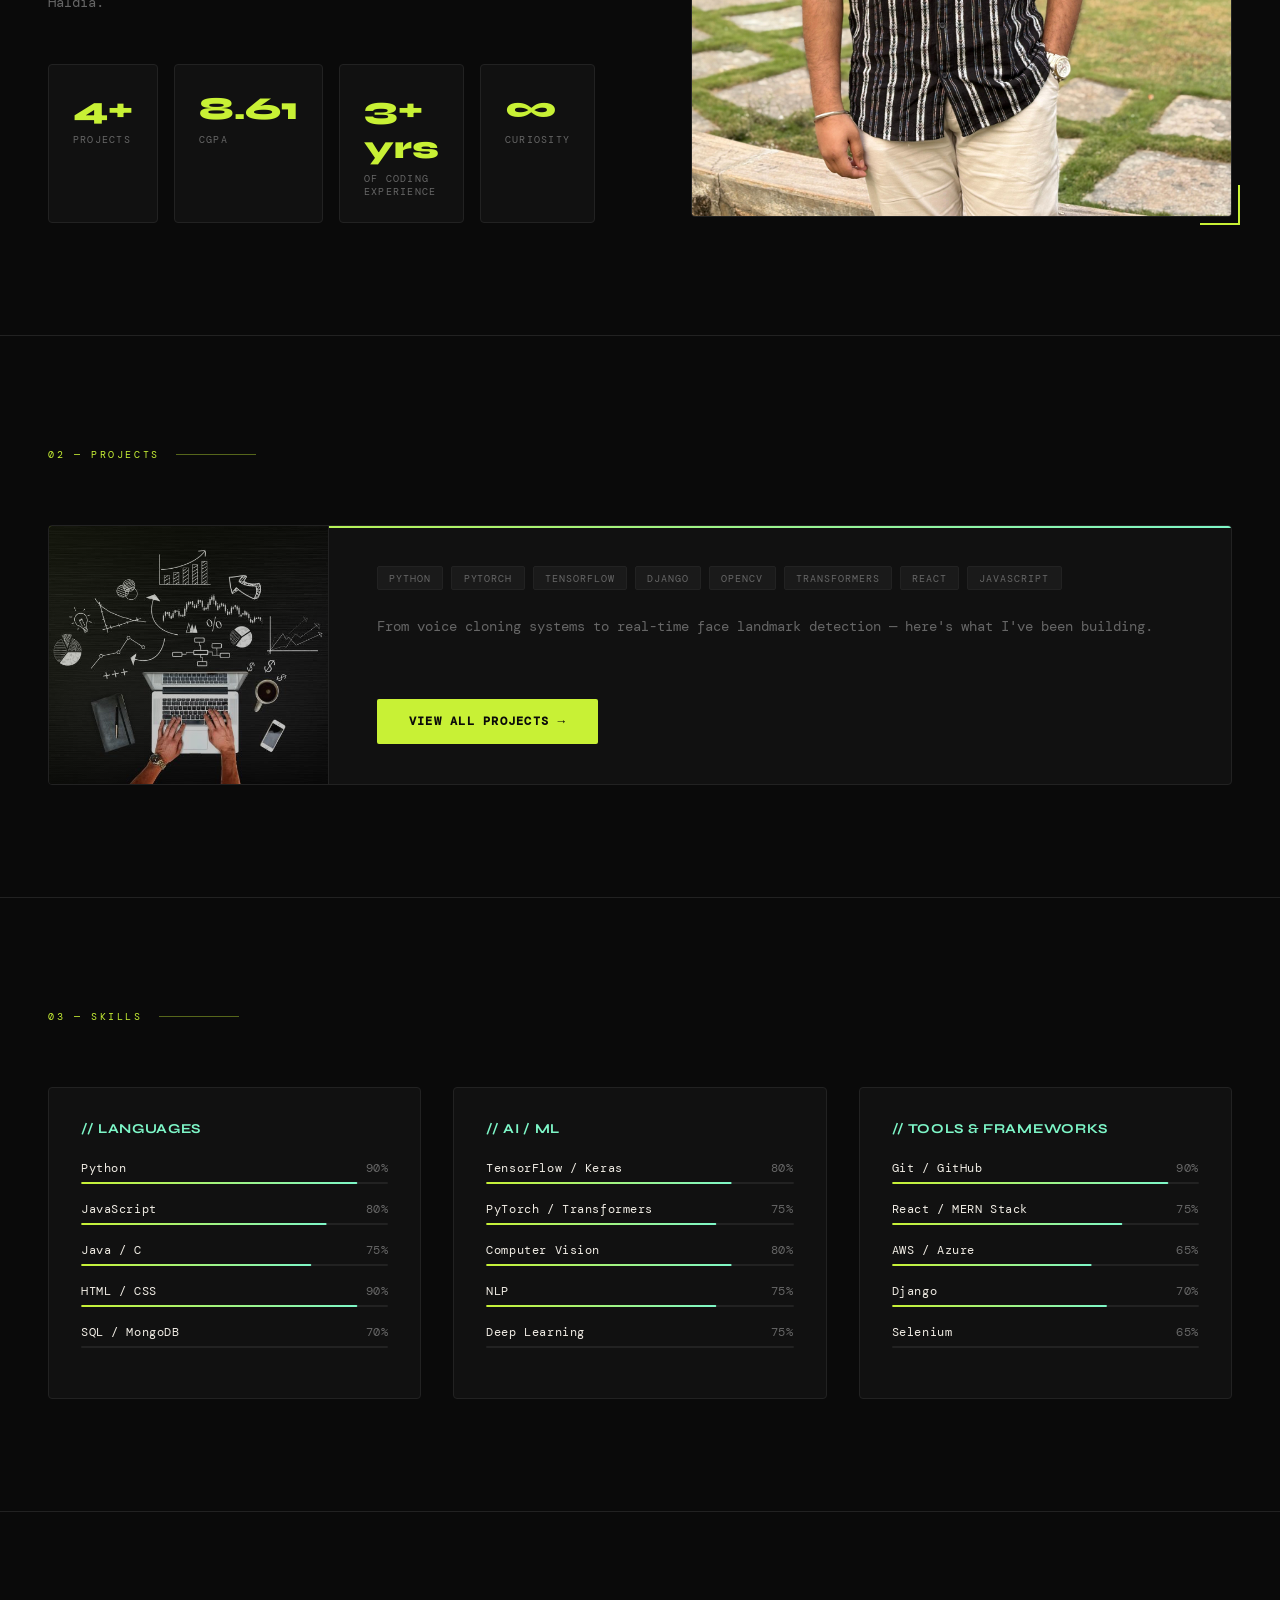
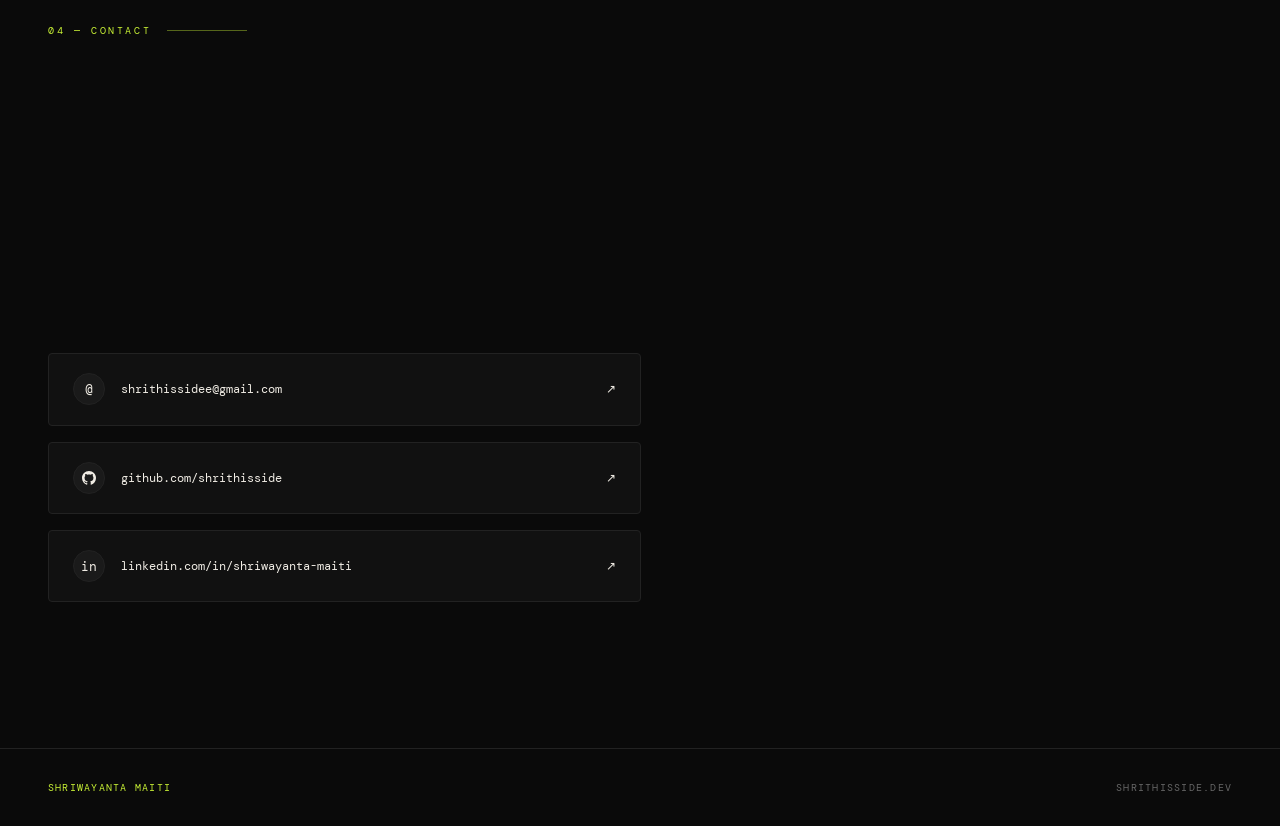
==== commit 1cf02ad2: "sm logo update" ====
--- a/index.html
+++ b/index.html
@@ -146,7 +146,7 @@
 
   <!-- NAV -->
   <nav>
-    <div class="nav-logo">SM</div>
+    <a href="#home" class="nav-logo" style="text-decoration:none;">SM</a>
     <div class="nav-controls">
       <ul class="nav-links">
         <li><a href="#about">About</a></li>
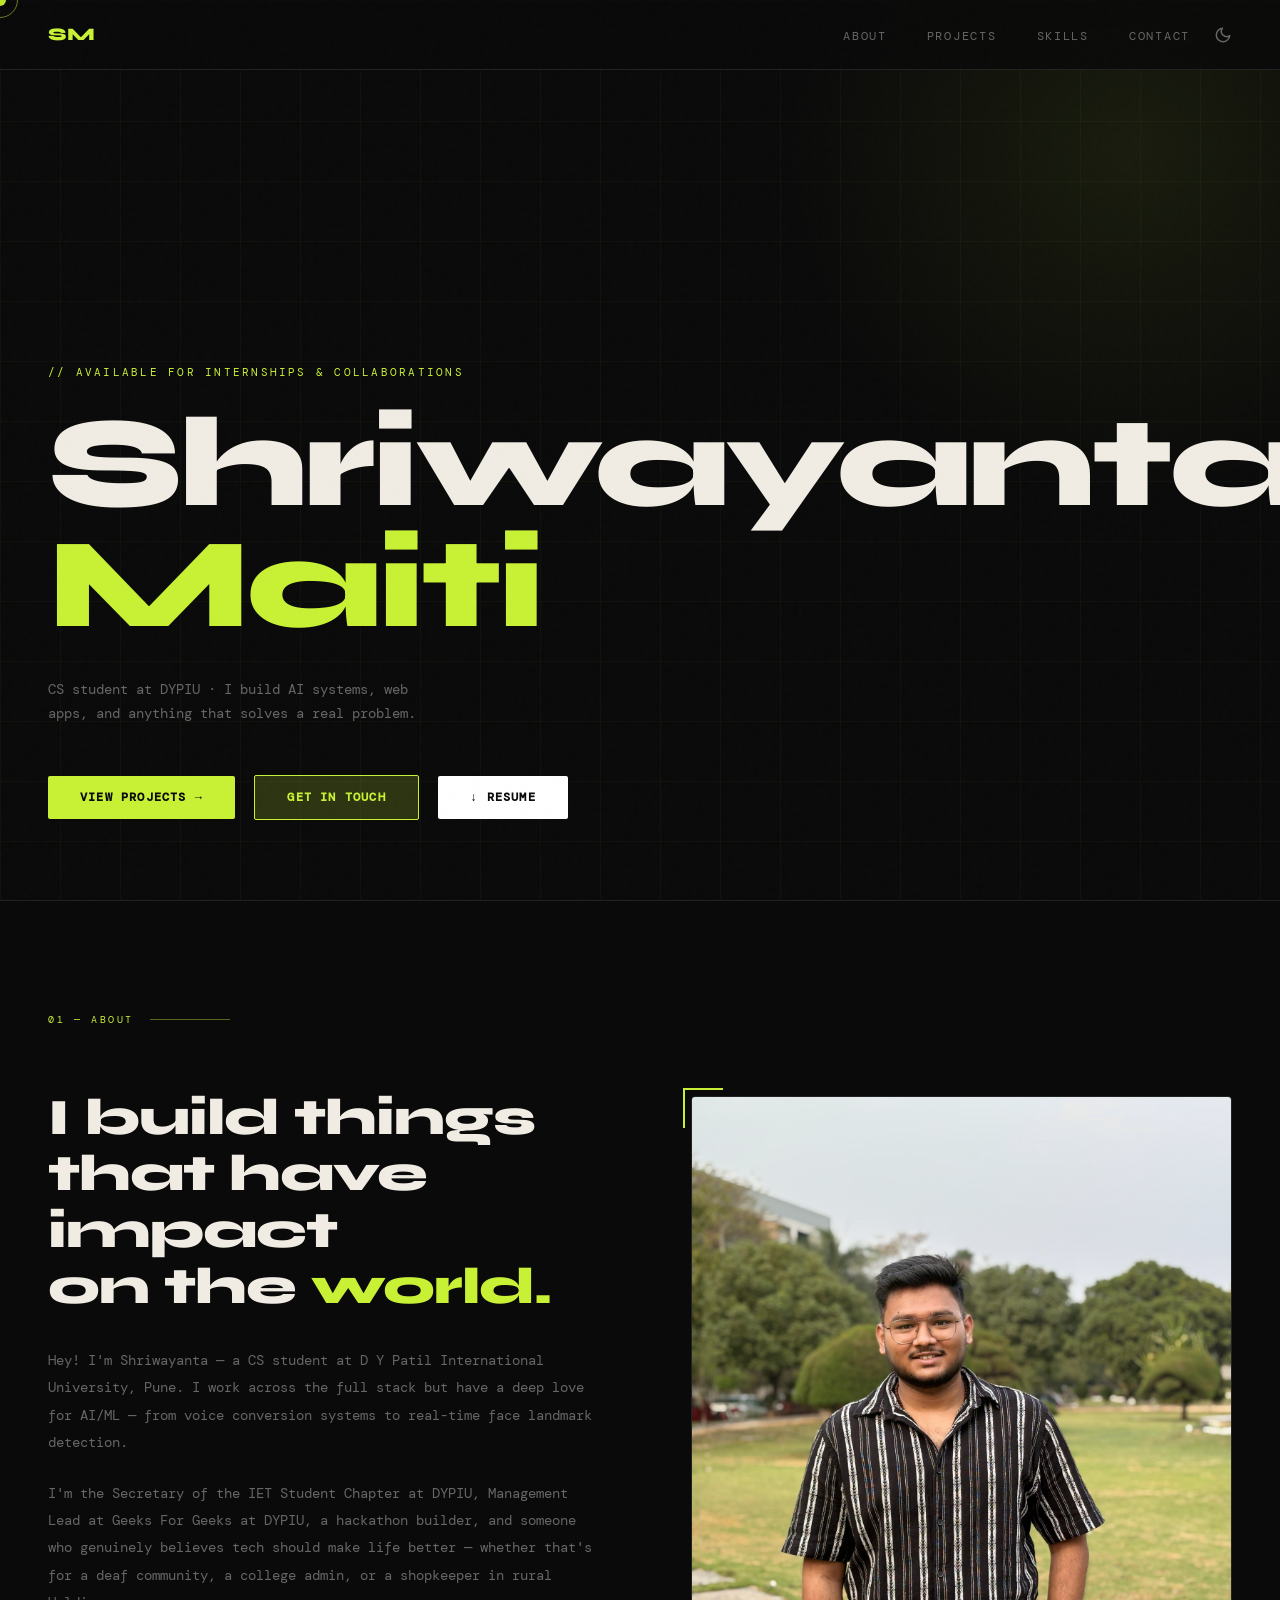
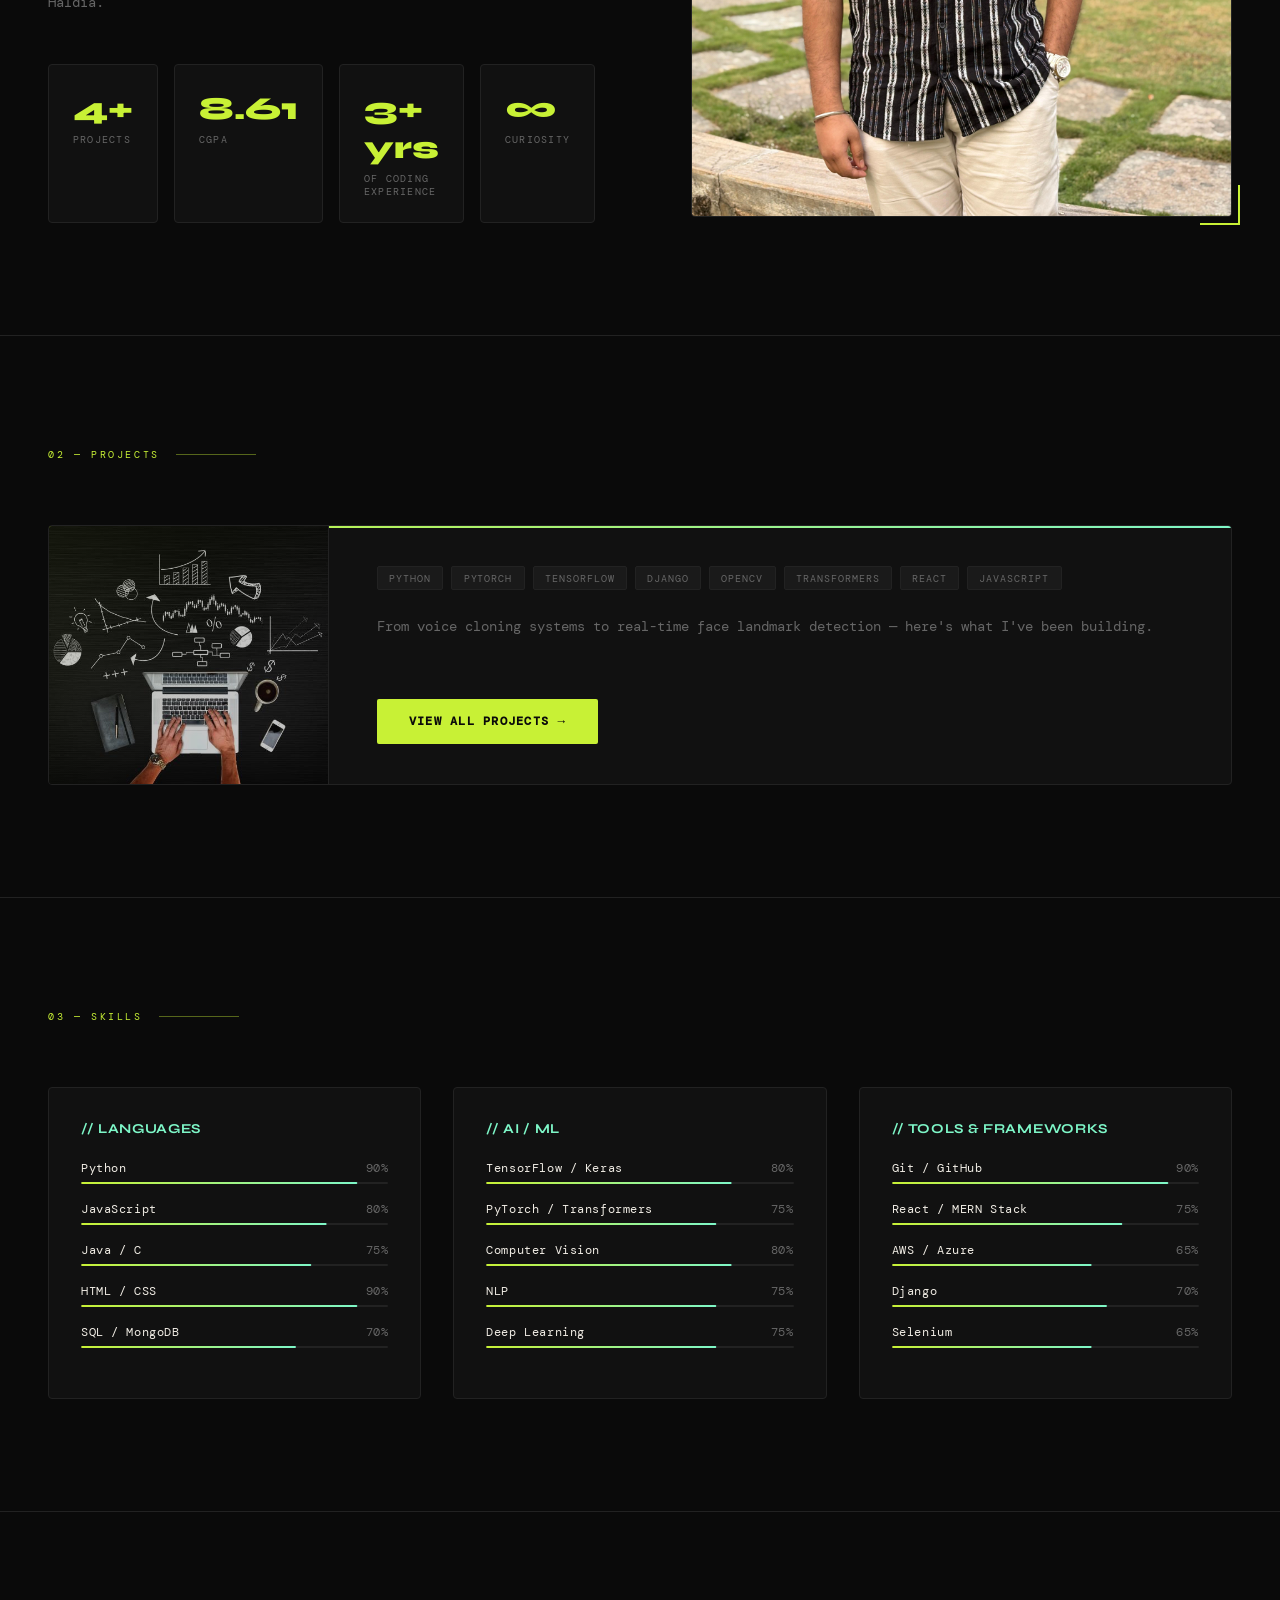
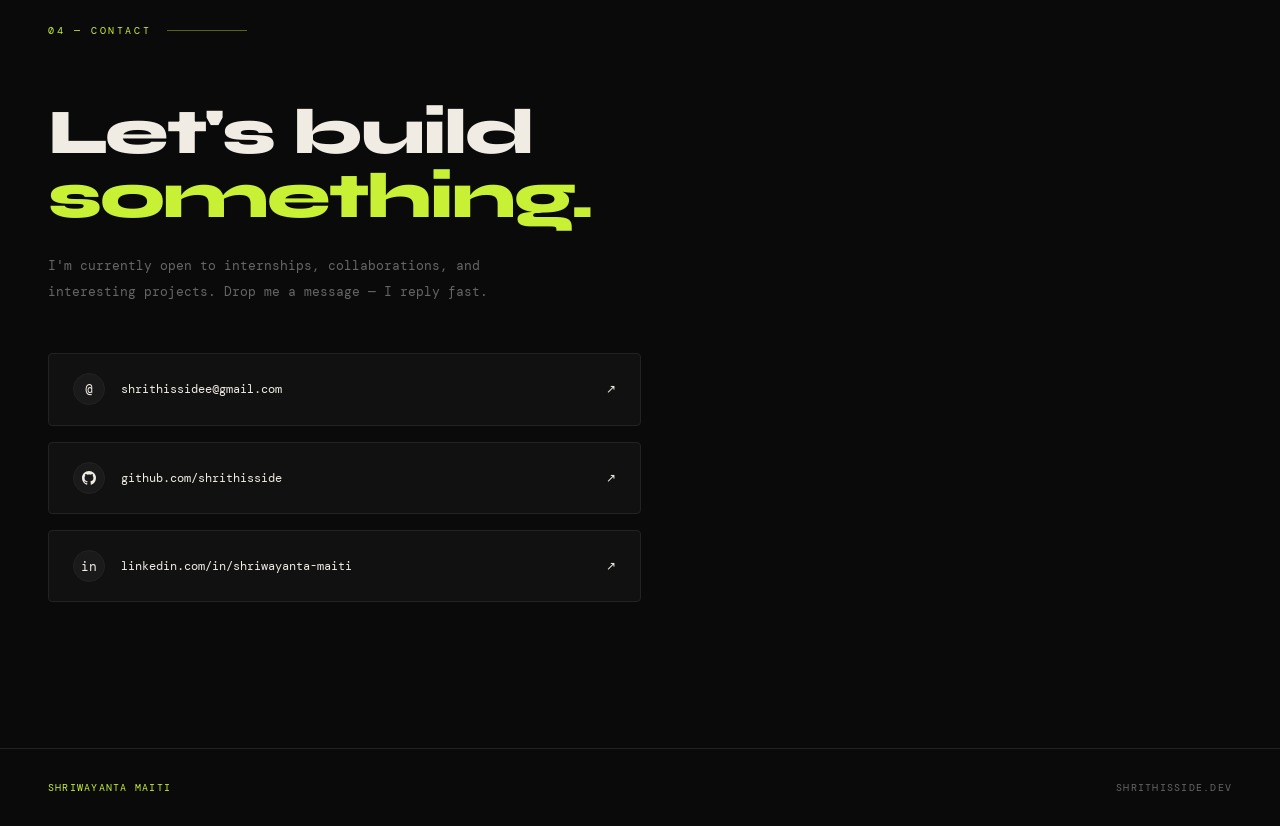
==== commit ed4807b5: "jhgf" ====
--- a/index.html
+++ b/index.html
@@ -1,7 +1,7 @@
 <!DOCTYPE html>
 <html lang="en">
 <head>
-  <!-- Google tag (gtag.js) -->
+  <!-- Google tag (gtag.js) hgfd-->
   <script async src="https://www.googletagmanager.com/gtag/js?id=G-N91NMQWPED"></script>
   <script>
     window.dataLayer = window.dataLayer || [];
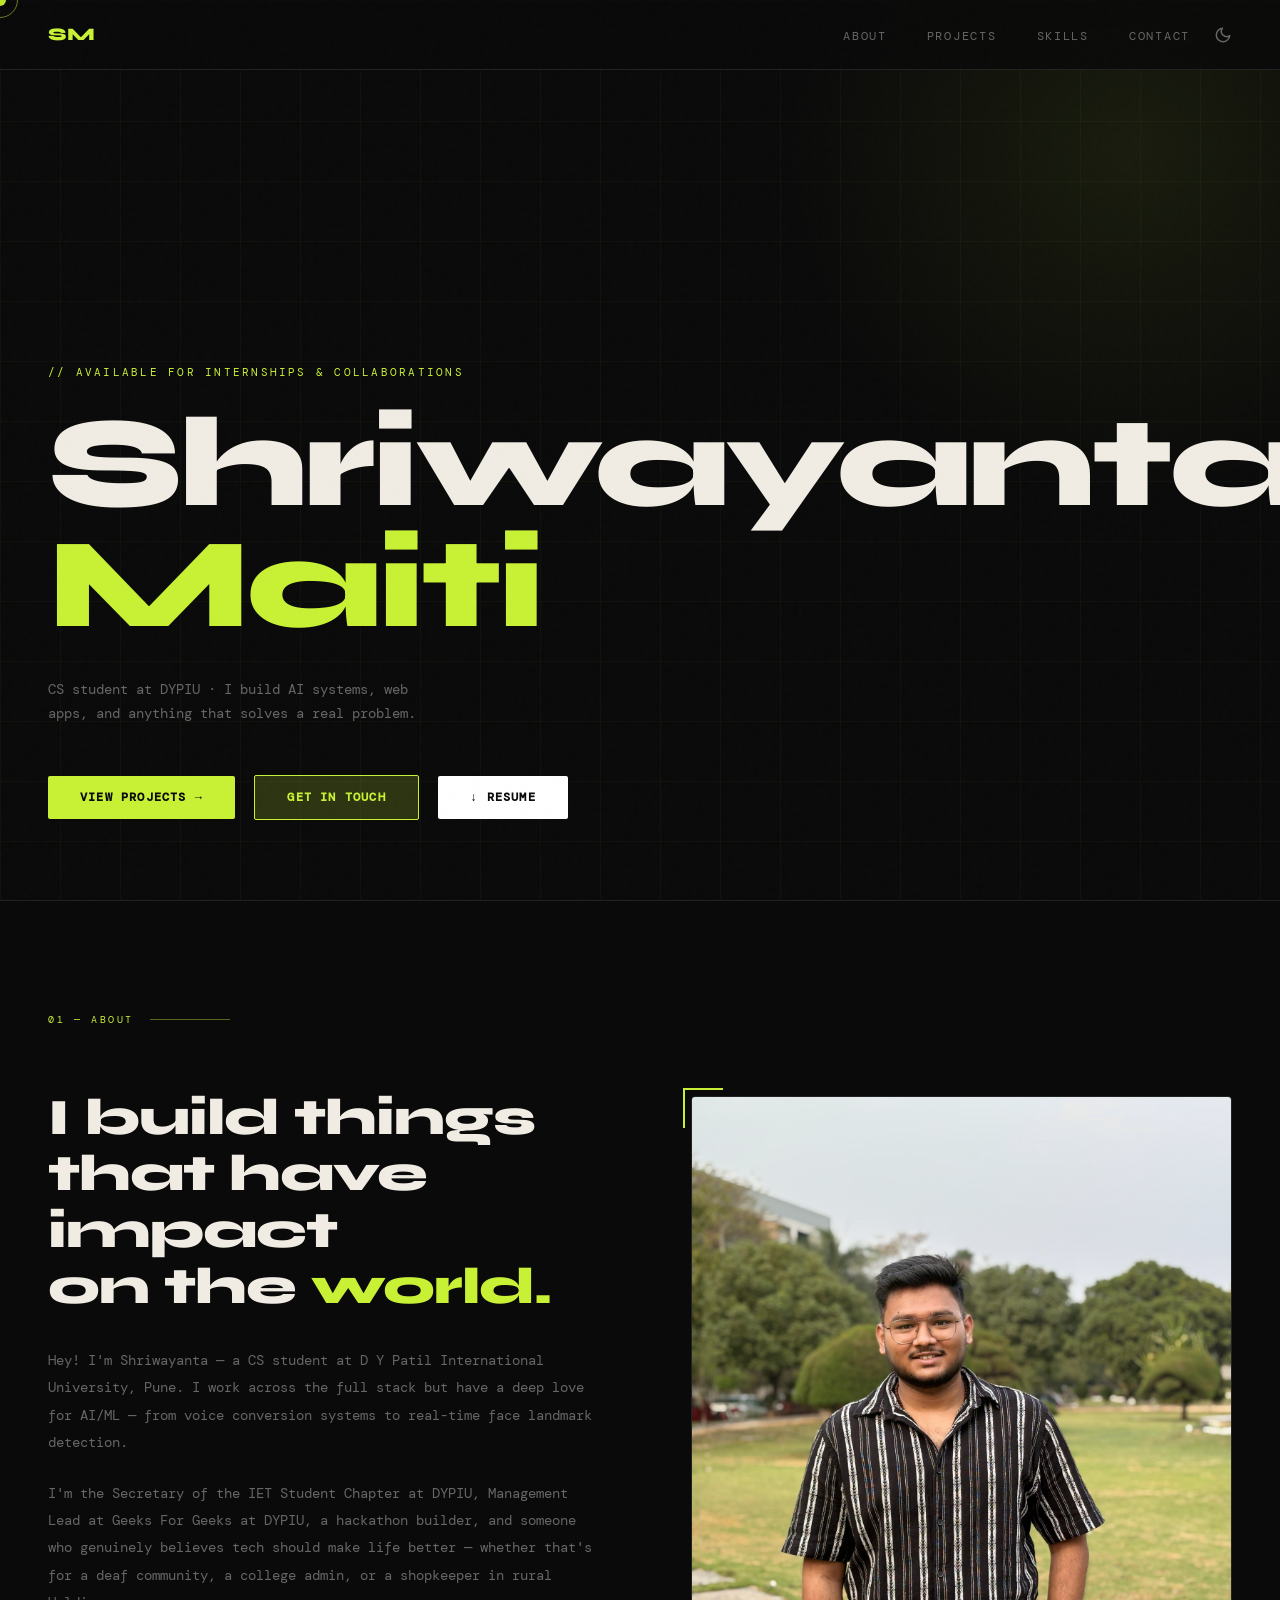
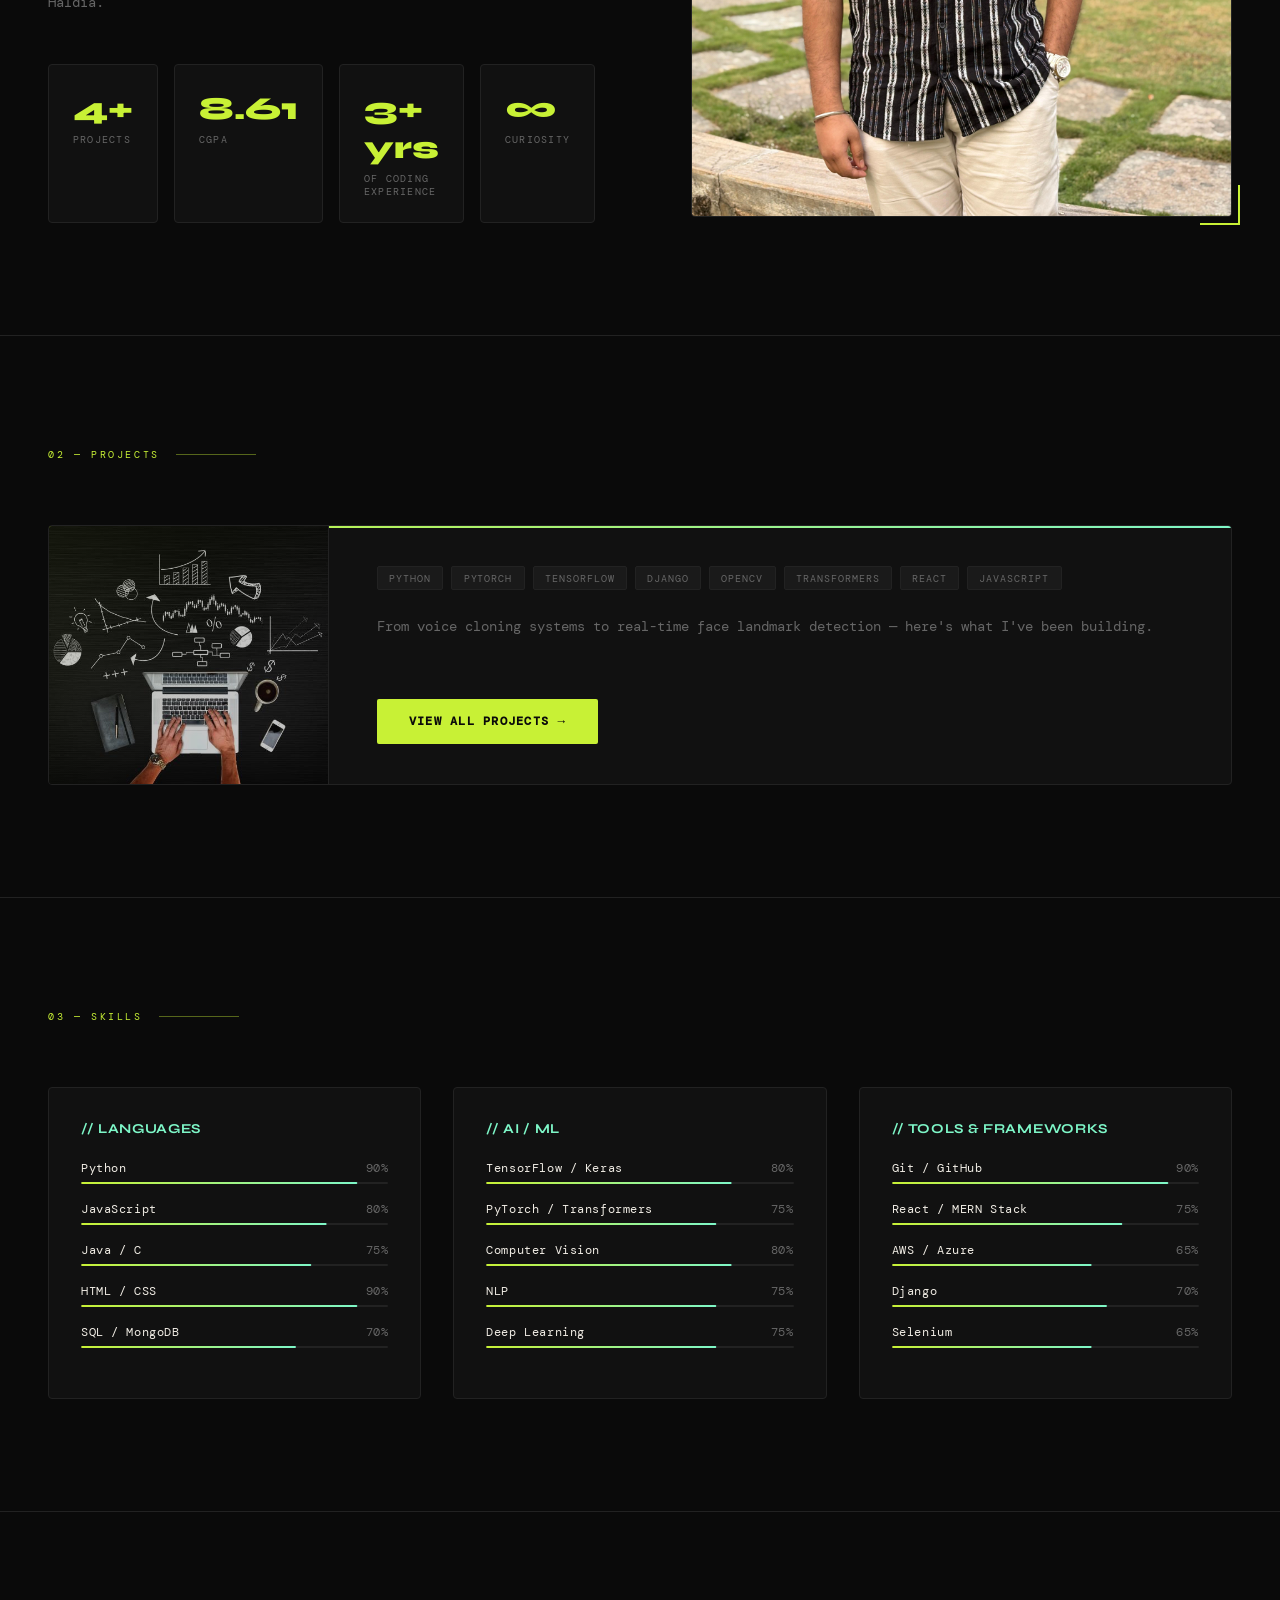
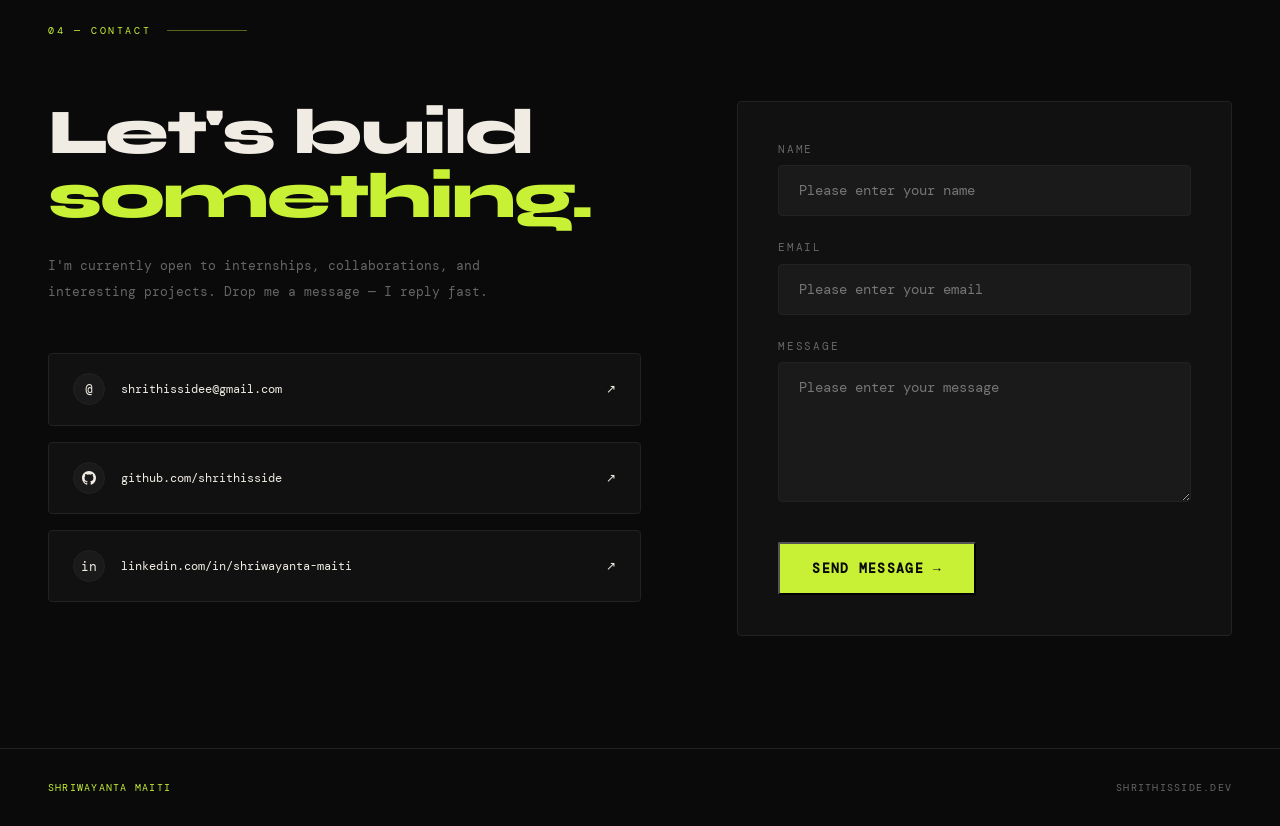
==== commit d920fe84: "retry" ====
--- a/index.html
+++ b/index.html
@@ -1,7 +1,7 @@
 <!DOCTYPE html>
 <html lang="en">
 <head>
-  <!-- Google tag (gtag.js) hgfd-->
+  <!-- Google tag (gtag.js) -->
   <script async src="https://www.googletagmanager.com/gtag/js?id=G-N91NMQWPED"></script>
   <script>
     window.dataLayer = window.dataLayer || [];
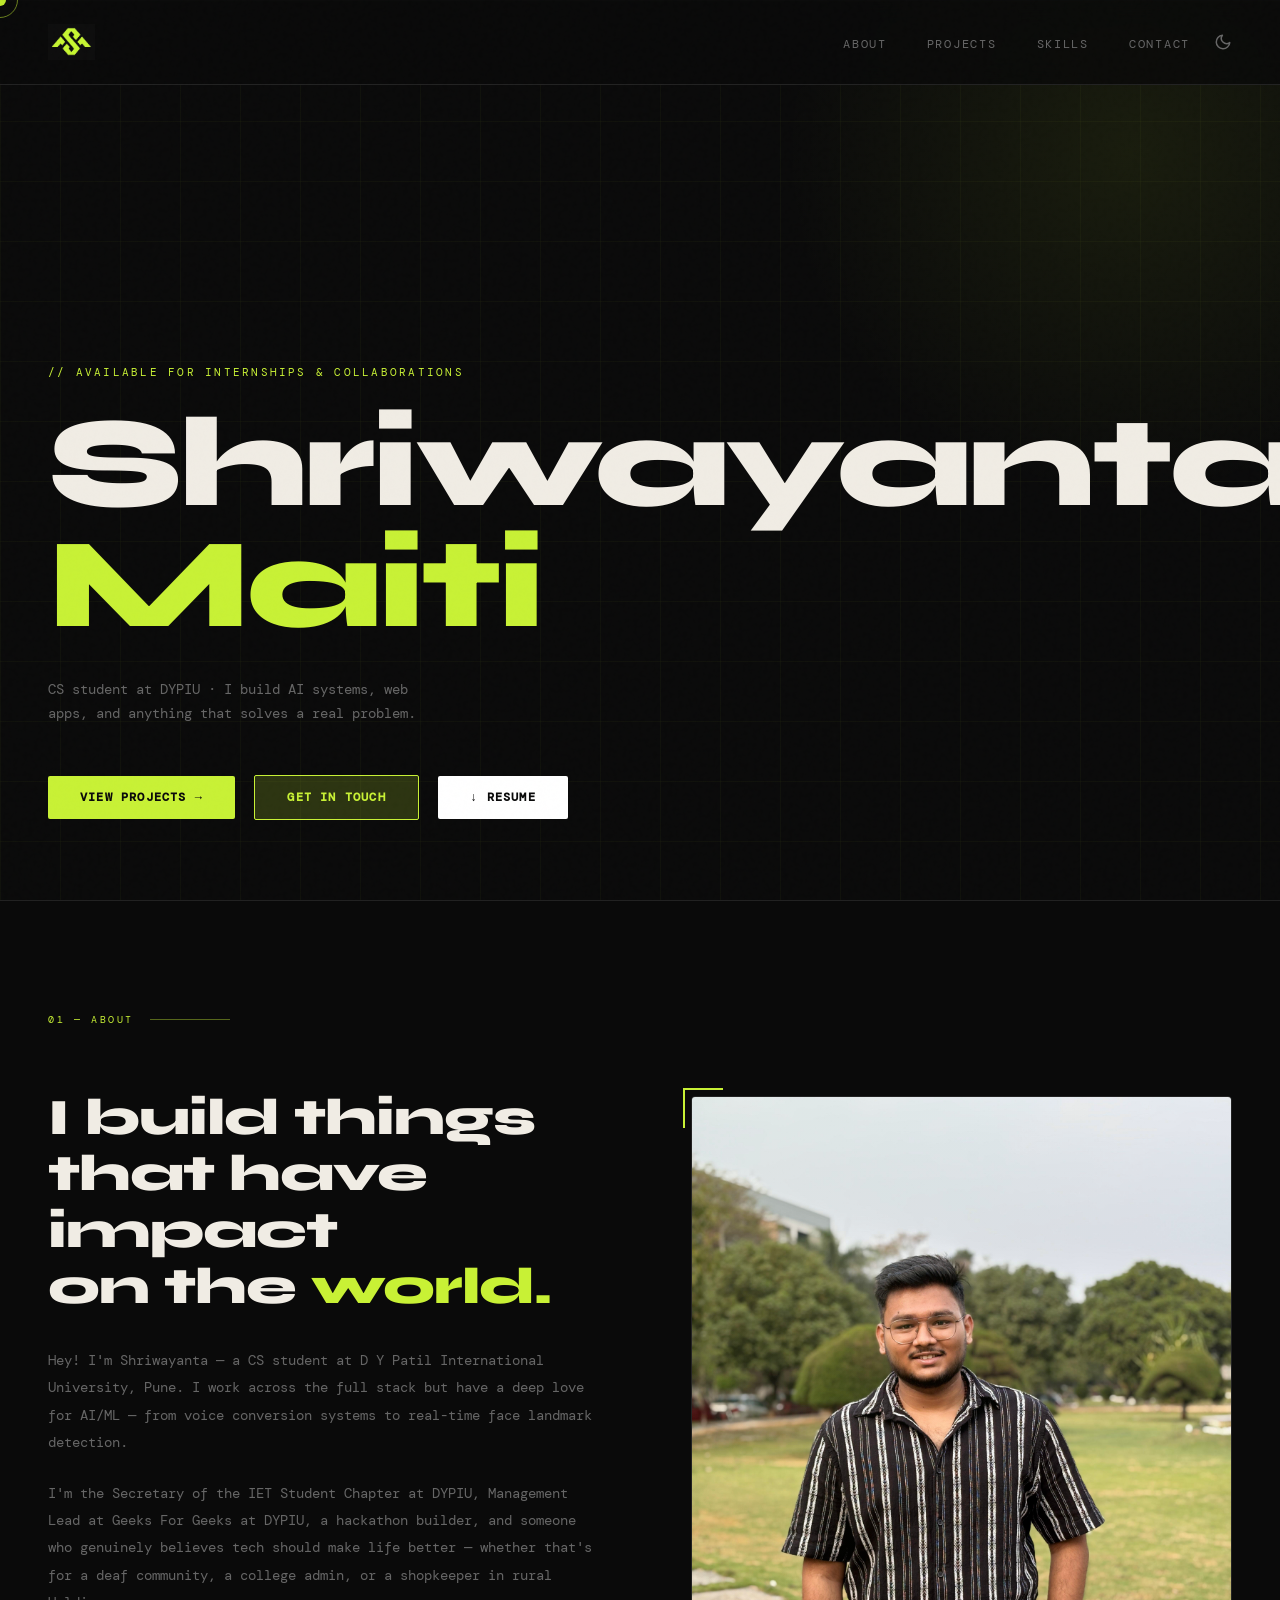
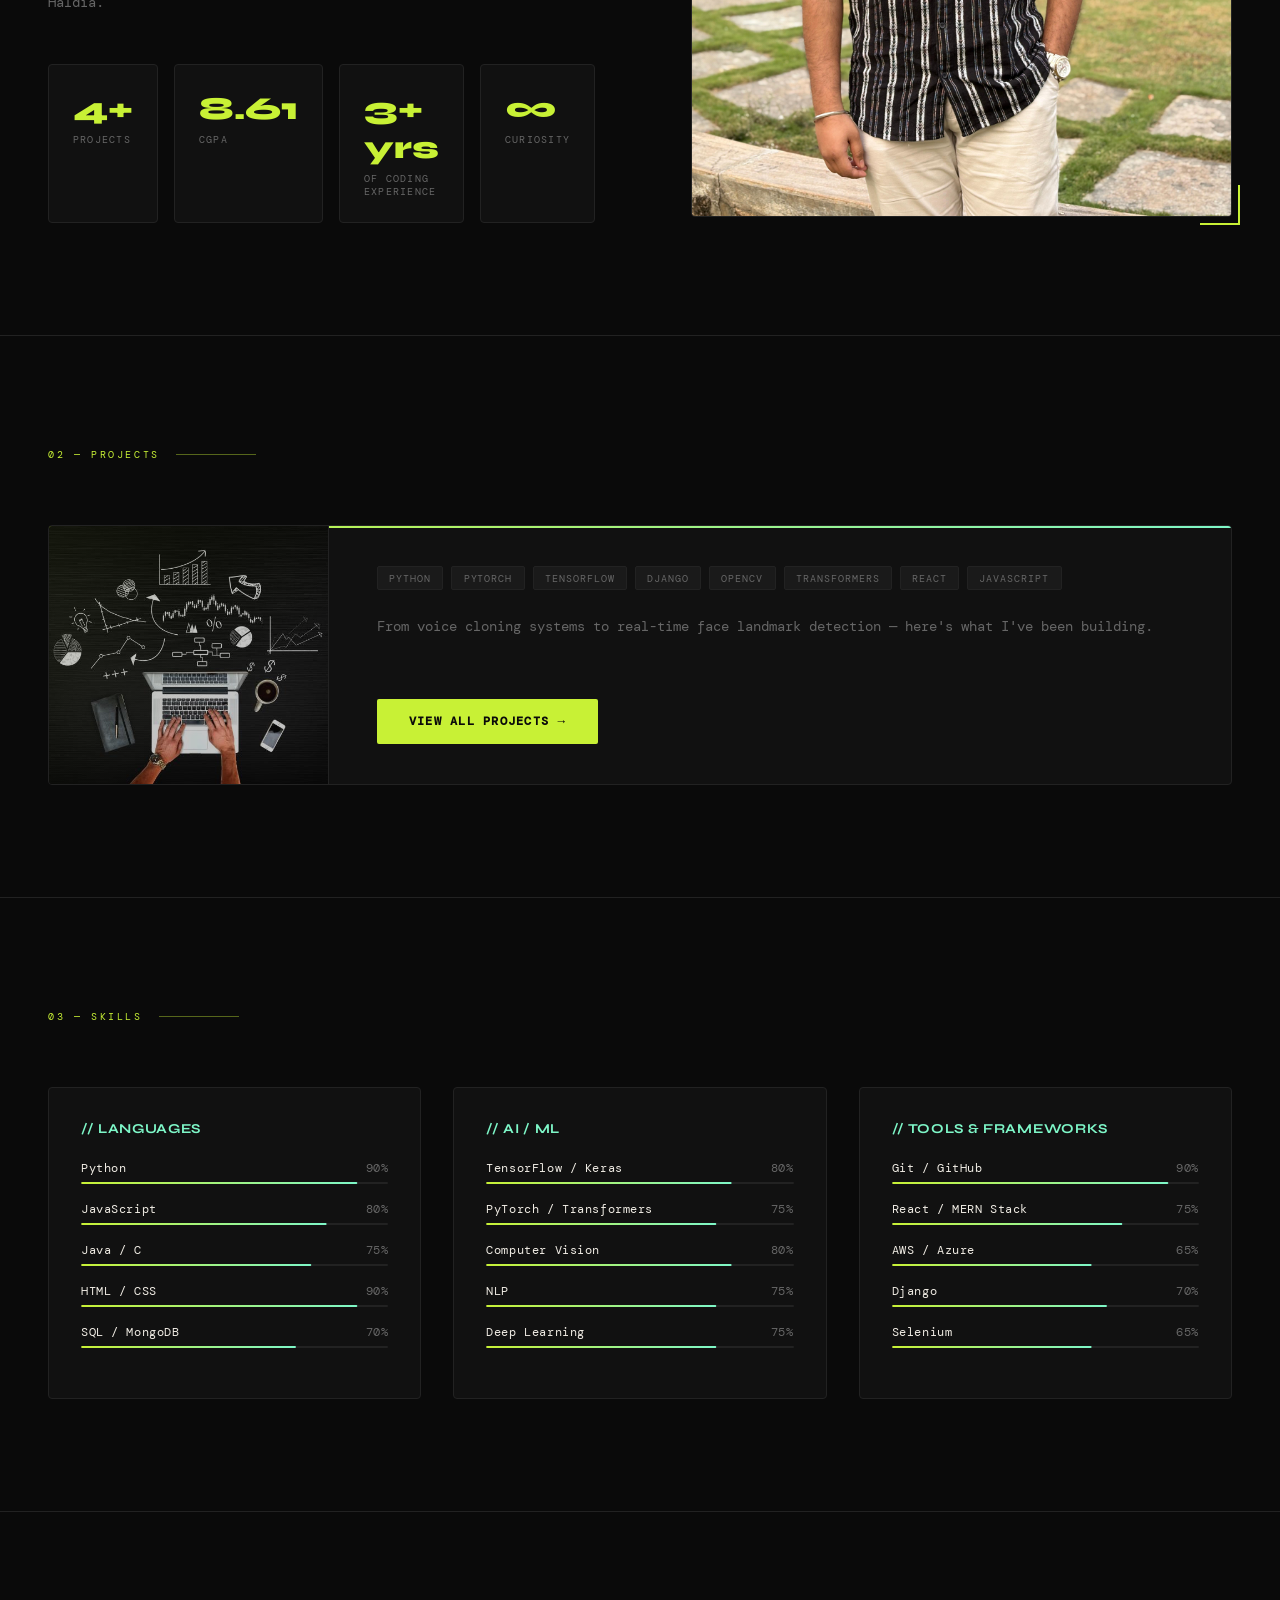
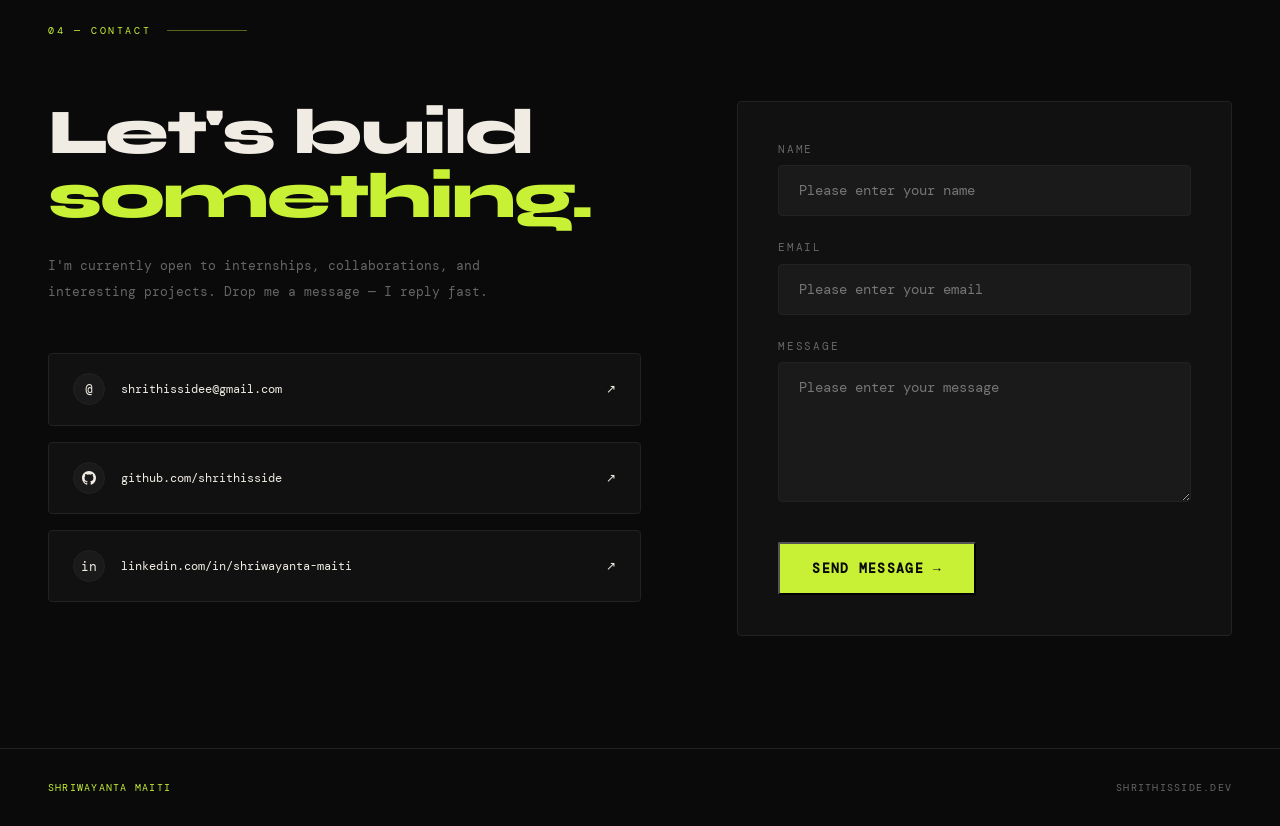
==== commit 3072107e: "logo update" ====
--- a/index.html
+++ b/index.html
@@ -146,7 +146,7 @@
 
   <!-- NAV -->
   <nav>
-    <a href="#home" class="nav-logo" style="text-decoration:none;">SM</a>
+    <a href="#home" class="nav-logo" style="text-decoration:none;"><img src="logo.png" alt="SM Logo" style="height:36px;width:auto;display:block;"></a>
     <div class="nav-controls">
       <ul class="nav-links">
         <li><a href="#about">About</a></li>
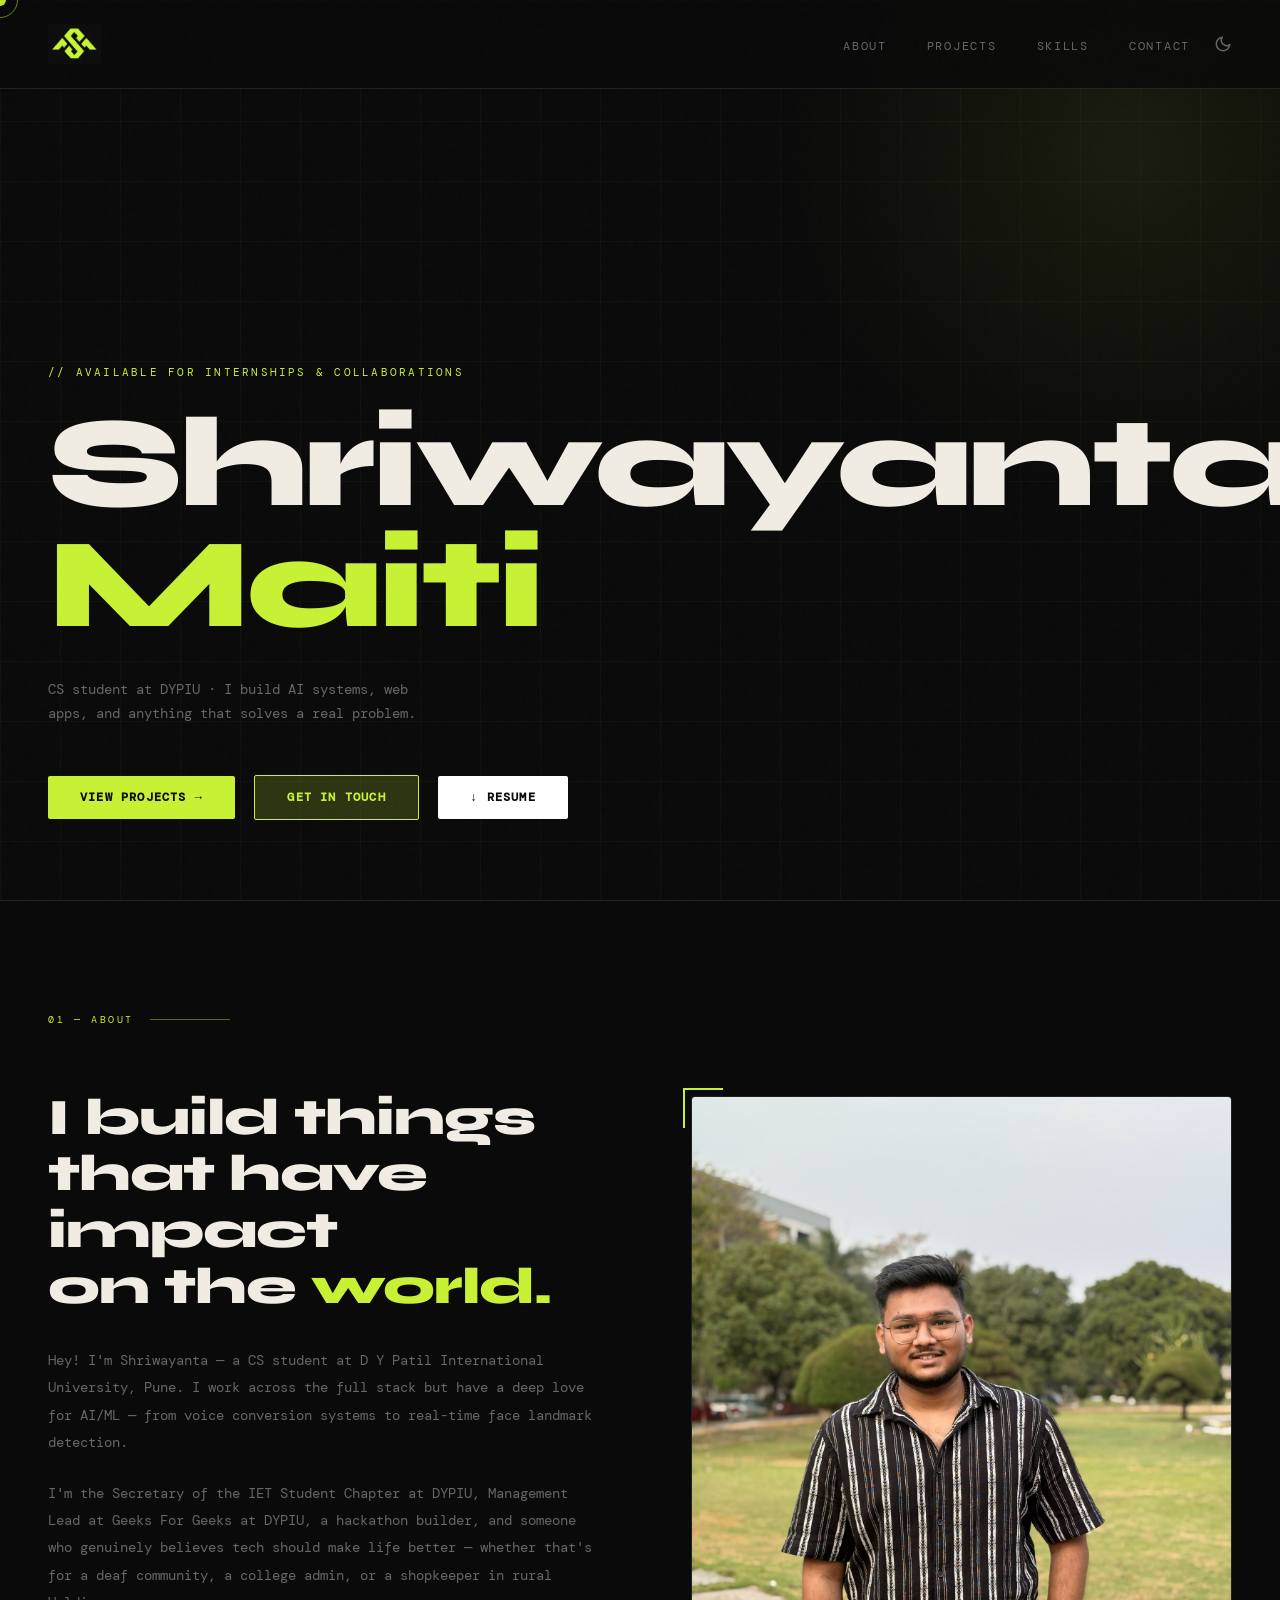
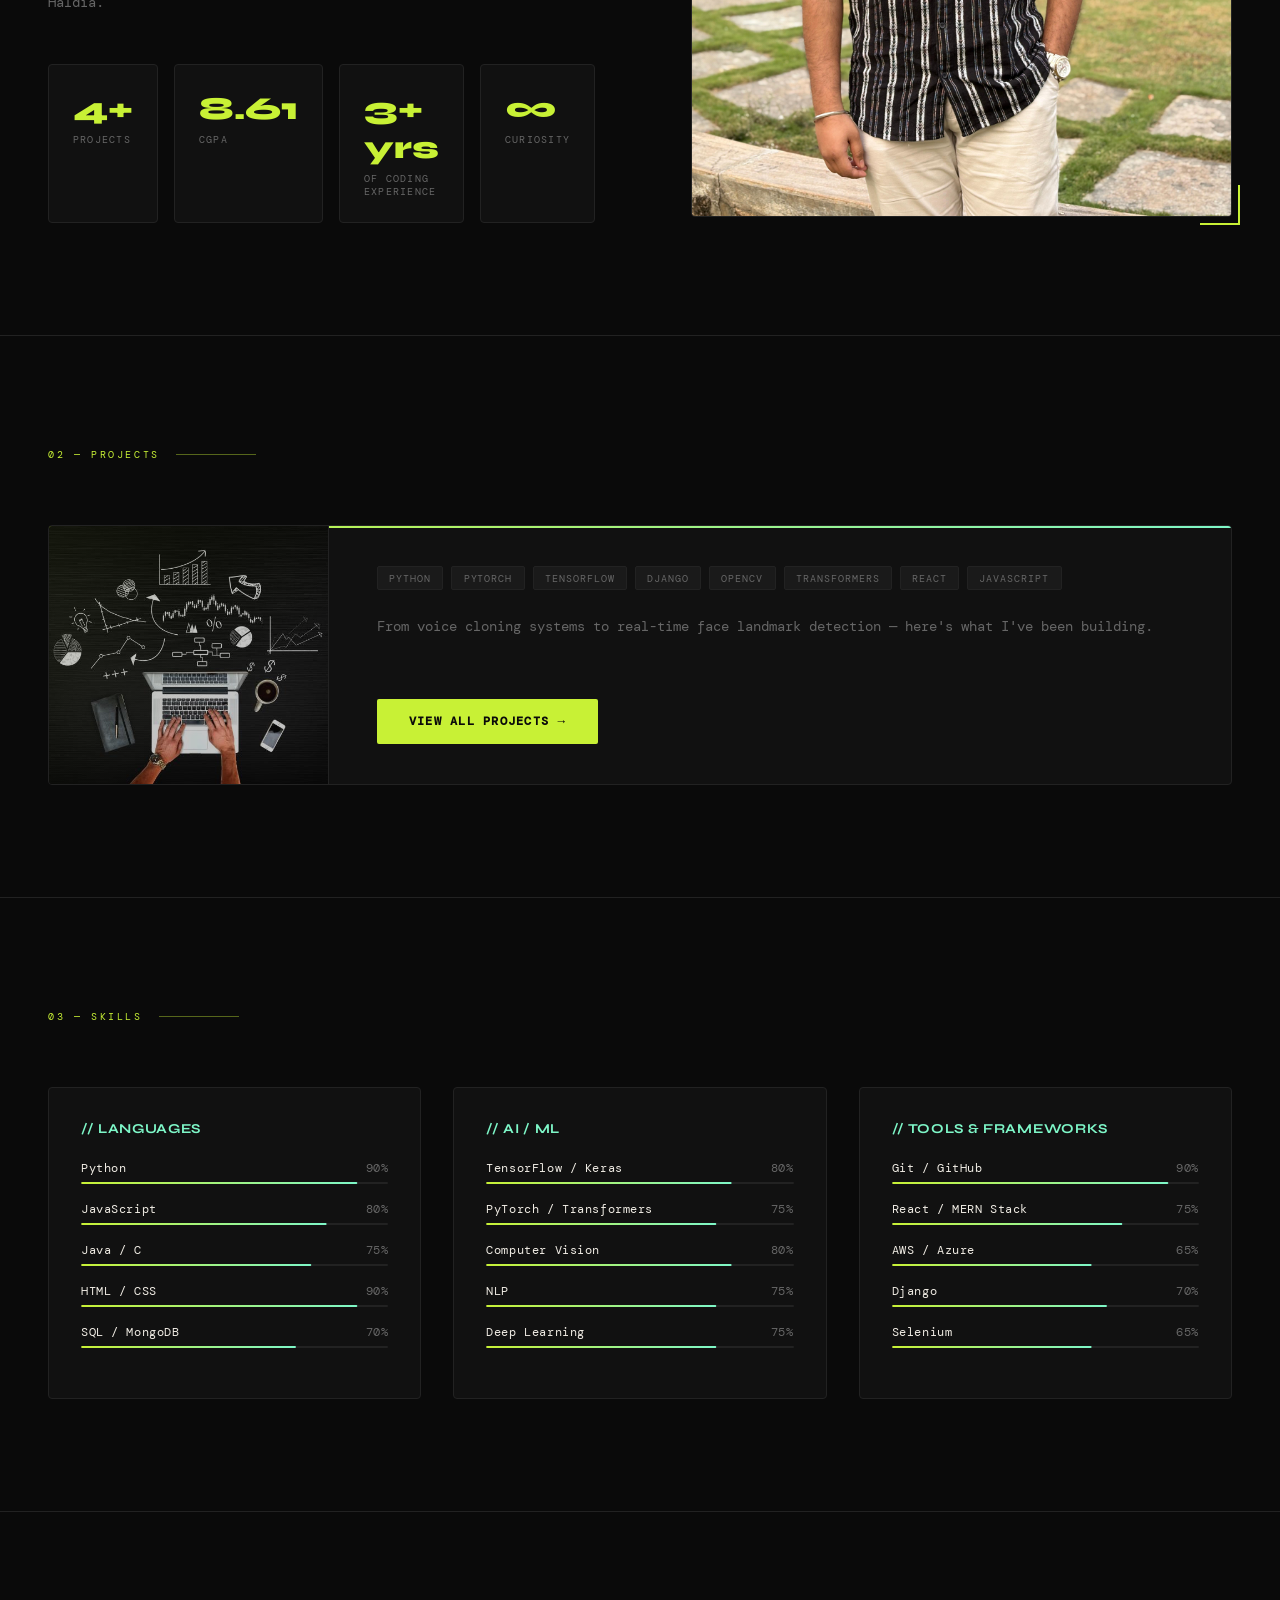
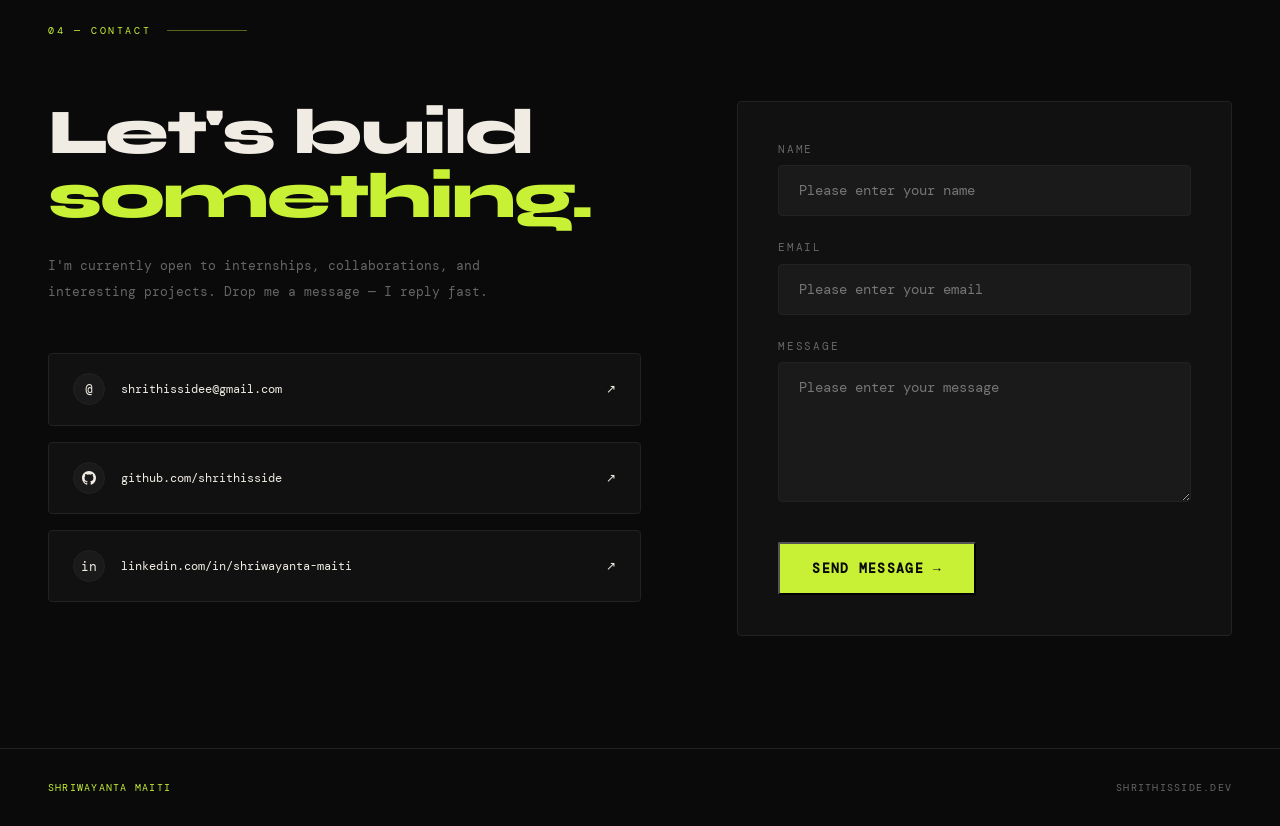
==== commit 4eea9432: "logo update" ====
--- a/index.html
+++ b/index.html
@@ -14,10 +14,8 @@
   <meta name="viewport" content="width=device-width, initial-scale=1.0" />
   
   <!-- Favicon -->
-  <link rel="icon" type="image/x-icon" href="favicon.ico" />
-  <link rel="icon" type="image/png" sizes="32x32" href="favicon-32x32.png" />
-  <link rel="icon" type="image/png" sizes="16x16" href="favicon-16x16.png" />
-  <link rel="apple-touch-icon" sizes="180x180" href="apple-touch-icon.png" />
+  <link rel="icon" type="image/png" href="logo.png" />
+  <link rel="apple-touch-icon" href="logo.png" />
 
   <!-- Primary SEO -->
   <title>Shriwayanta Maiti — CS Student & Developer</title>
@@ -146,7 +144,7 @@
 
   <!-- NAV -->
   <nav>
-    <a href="#home" class="nav-logo" style="text-decoration:none;"><img src="logo.png" alt="SM Logo" style="height:36px;width:auto;display:block;"></a>
+    <a href="#home" class="nav-logo" style="text-decoration:none;"><img src="logo.png" alt="SM Logo" style="height:40px; width:auto; display:block; object-fit:contain; flex-shrink:0;"></a>
     <div class="nav-controls">
       <ul class="nav-links">
         <li><a href="#about">About</a></li>
@@ -158,8 +156,21 @@
         <svg class="sun-icon" viewBox="0 0 24 24" fill="none" stroke="currentColor" stroke-width="2" stroke-linecap="round" stroke-linejoin="round"><circle cx="12" cy="12" r="5"></circle><line x1="12" y1="1" x2="12" y2="3"></line><line x1="12" y1="21" x2="12" y2="23"></line><line x1="4.22" y1="4.22" x2="5.64" y2="5.64"></line><line x1="18.36" y1="18.36" x2="19.78" y2="19.78"></line><line x1="1" y1="12" x2="3" y2="12"></line><line x1="21" y1="12" x2="23" y2="12"></line><line x1="4.22" y1="19.78" x2="5.64" y2="18.36"></line><line x1="18.36" y1="5.64" x2="19.78" y2="4.22"></line></svg>
         <svg class="moon-icon" viewBox="0 0 24 24" fill="none" stroke="currentColor" stroke-width="2" stroke-linecap="round" stroke-linejoin="round"><path d="M21 12.79A9 9 0 1 1 11.21 3 7 7 0 0 0 21 12.79z"></path></svg>
       </button>
+      <button class="hamburger" id="hamburger" aria-label="Open menu">
+        <span></span><span></span><span></span>
+      </button>
     </div>
   </nav>
+
+  <!-- Mobile Nav Drawer -->
+  <div class="mobile-nav" id="mobileNav">
+    <ul>
+      <li><a href="#about">About</a></li>
+      <li><a href="#projects">Projects</a></li>
+      <li><a href="#skills">Skills</a></li>
+      <li><a href="#contact">Contact</a></li>
+    </ul>
+  </div>
 
   <!-- HERO -->
   <section class="hero" id="home">
--- a/style.css
+++ b/style.css
@@ -93,6 +93,8 @@
   font-size: 1.1rem;
   letter-spacing: -0.02em;
   color: var(--accent);
+  flex-shrink: 0;
+  line-height: 0;
 }
 
 .nav-controls {
@@ -145,6 +147,61 @@
 
 [data-theme="light"] .sun-icon { display: block; }
 [data-theme="light"] .moon-icon { display: none; }
+
+/* ── HAMBURGER ──────────────────────────────────────────────── */
+.hamburger {
+  display: none;
+  flex-direction: column;
+  gap: 5px;
+  padding: 4px;
+  background: transparent;
+  border: none;
+  cursor: none;
+  align-items: center;
+  justify-content: center;
+}
+.hamburger span {
+  display: block;
+  width: 22px;
+  height: 2px;
+  background: var(--text);
+  border-radius: 1px;
+  transition: transform 0.3s ease, opacity 0.3s ease;
+}
+.hamburger.open span:nth-child(1) { transform: translateY(7px) rotate(45deg); }
+.hamburger.open span:nth-child(2) { opacity: 0; }
+.hamburger.open span:nth-child(3) { transform: translateY(-7px) rotate(-45deg); }
+
+/* ── MOBILE NAV DRAWER ──────────────────────────────────────── */
+.mobile-nav {
+  display: none;
+  position: fixed;
+  top: 68px;
+  left: 0; right: 0;
+  z-index: 98;
+  background: rgba(10,10,10,0.97);
+  backdrop-filter: blur(16px);
+  -webkit-backdrop-filter: blur(16px);
+  border-bottom: 1px solid var(--border);
+  padding: 0.5rem 1.5rem 1.5rem;
+  flex-direction: column;
+}
+[data-theme="light"] .mobile-nav { background: rgba(248,249,250,0.97); }
+.mobile-nav.open { display: flex; }
+.mobile-nav ul { list-style: none; display: flex; flex-direction: column; }
+.mobile-nav ul li { border-bottom: 1px solid var(--border); }
+.mobile-nav ul li:last-child { border-bottom: none; }
+.mobile-nav ul li a {
+  display: block;
+  padding: 1rem 0;
+  font-size: 0.78rem;
+  letter-spacing: 0.2em;
+  text-transform: uppercase;
+  color: var(--muted);
+  text-decoration: none;
+  transition: color 0.2s;
+}
+.mobile-nav ul li a:hover { color: var(--accent); }
 
 /* ── HERO ─────────────────────────────────────────────────── */
 .hero {
@@ -840,15 +897,9 @@
     flex-wrap: nowrap;
   }
 
-  .nav-links {
-    gap: 0.8rem;
-    flex-wrap: nowrap;
-    justify-content: flex-end;
-  }
-
-  .nav-links a {
-    font-size: 0.68rem;
-  }
+  /* Hide horizontal links; show hamburger instead */
+  .nav-links { display: none; }
+  .hamburger { display: flex; }
 
   /* HERO */
   .hero {
@@ -1020,6 +1071,12 @@
     font-size: 0.74rem;
   }
 
+  .contact-submit {
+    align-self: stretch;
+    text-align: center;
+    justify-content: center;
+  }
+
   /* FOOTER */
   footer {
     padding: 1.75rem 1.5rem;
@@ -1043,18 +1100,8 @@
     justify-content: flex-end;
   }
   
-  .nav-links {
-    display: flex;
-    width: auto;
-    justify-content: flex-end;
-    order: unset;
-    margin-top: 0;
-    gap: 0.5rem;
-  }
-  
-  .nav-links a {
-    font-size: 0.55rem;
-  }
+  /* Mobile nav drawer position nudge for very small screens */
+  .mobile-nav { top: 62px; }
 
   /* Scales down further on very small screens, still no wrapping */
   .hero-name {
